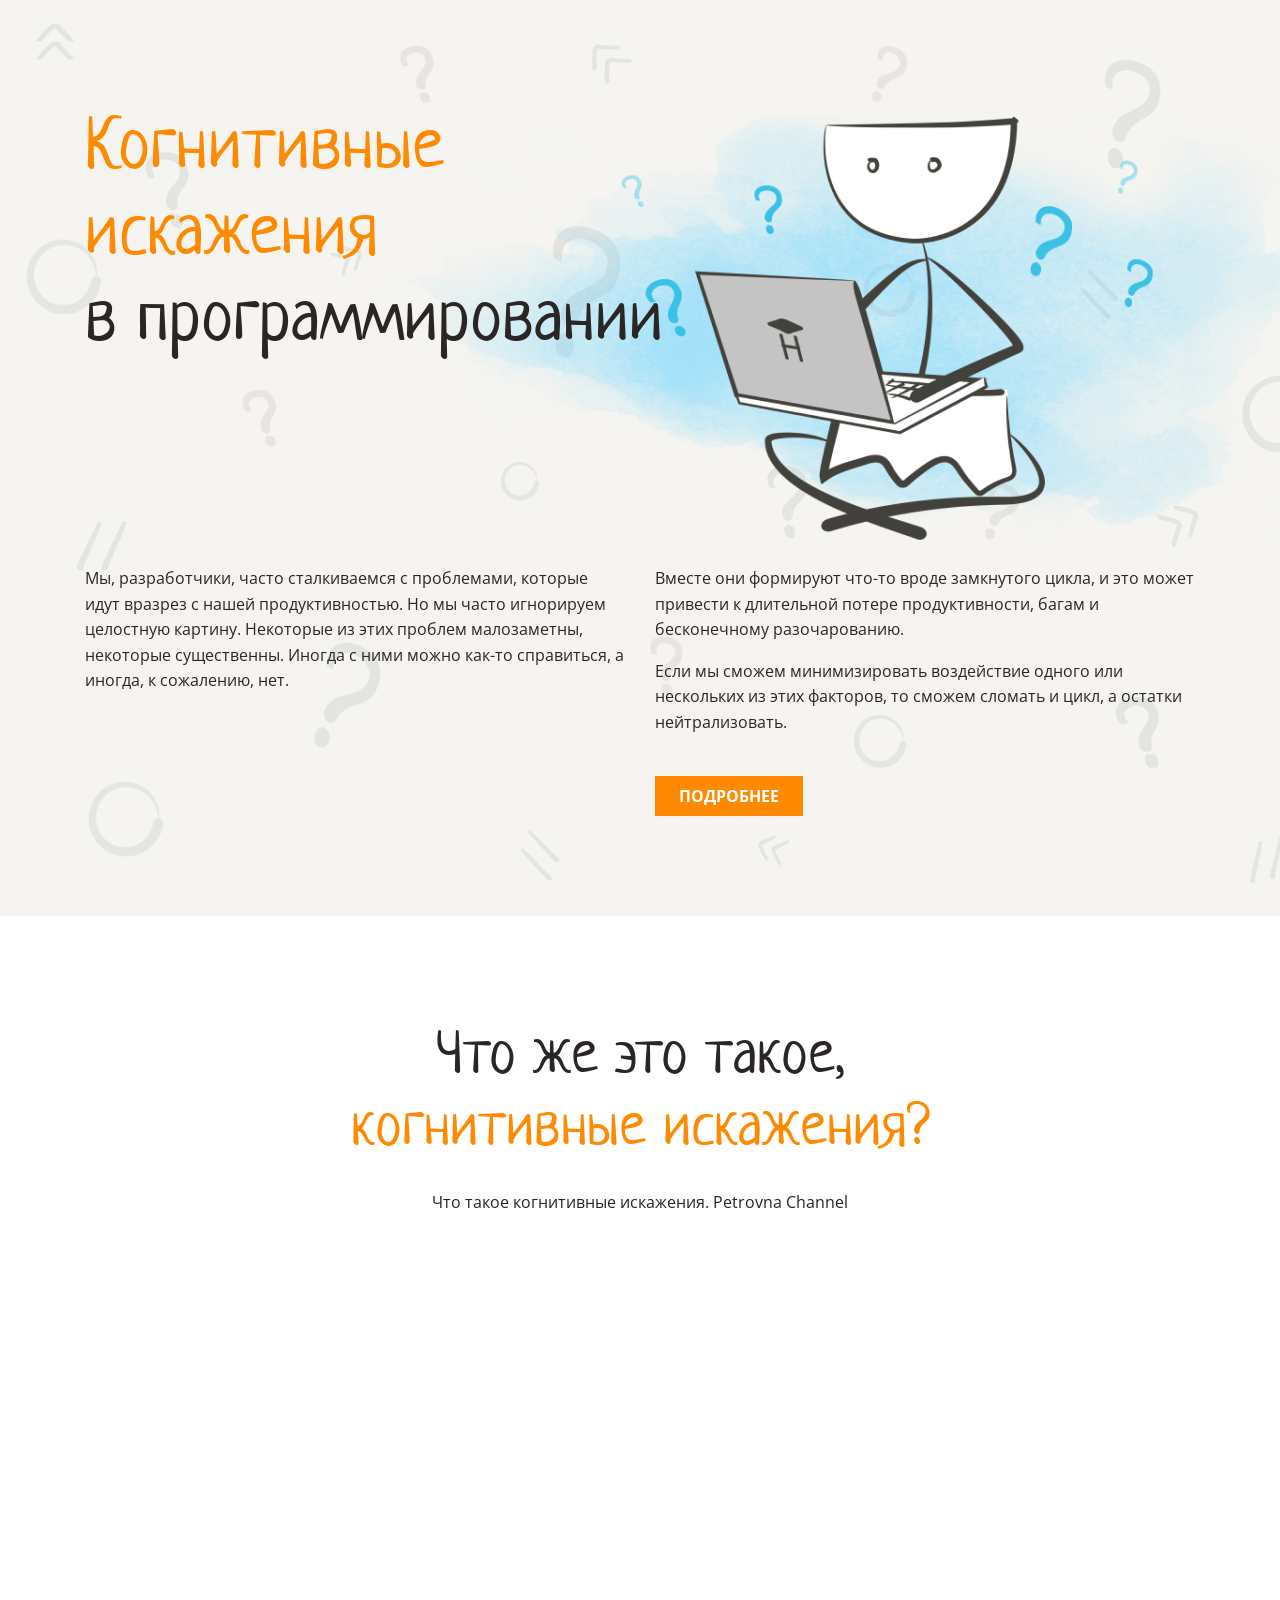
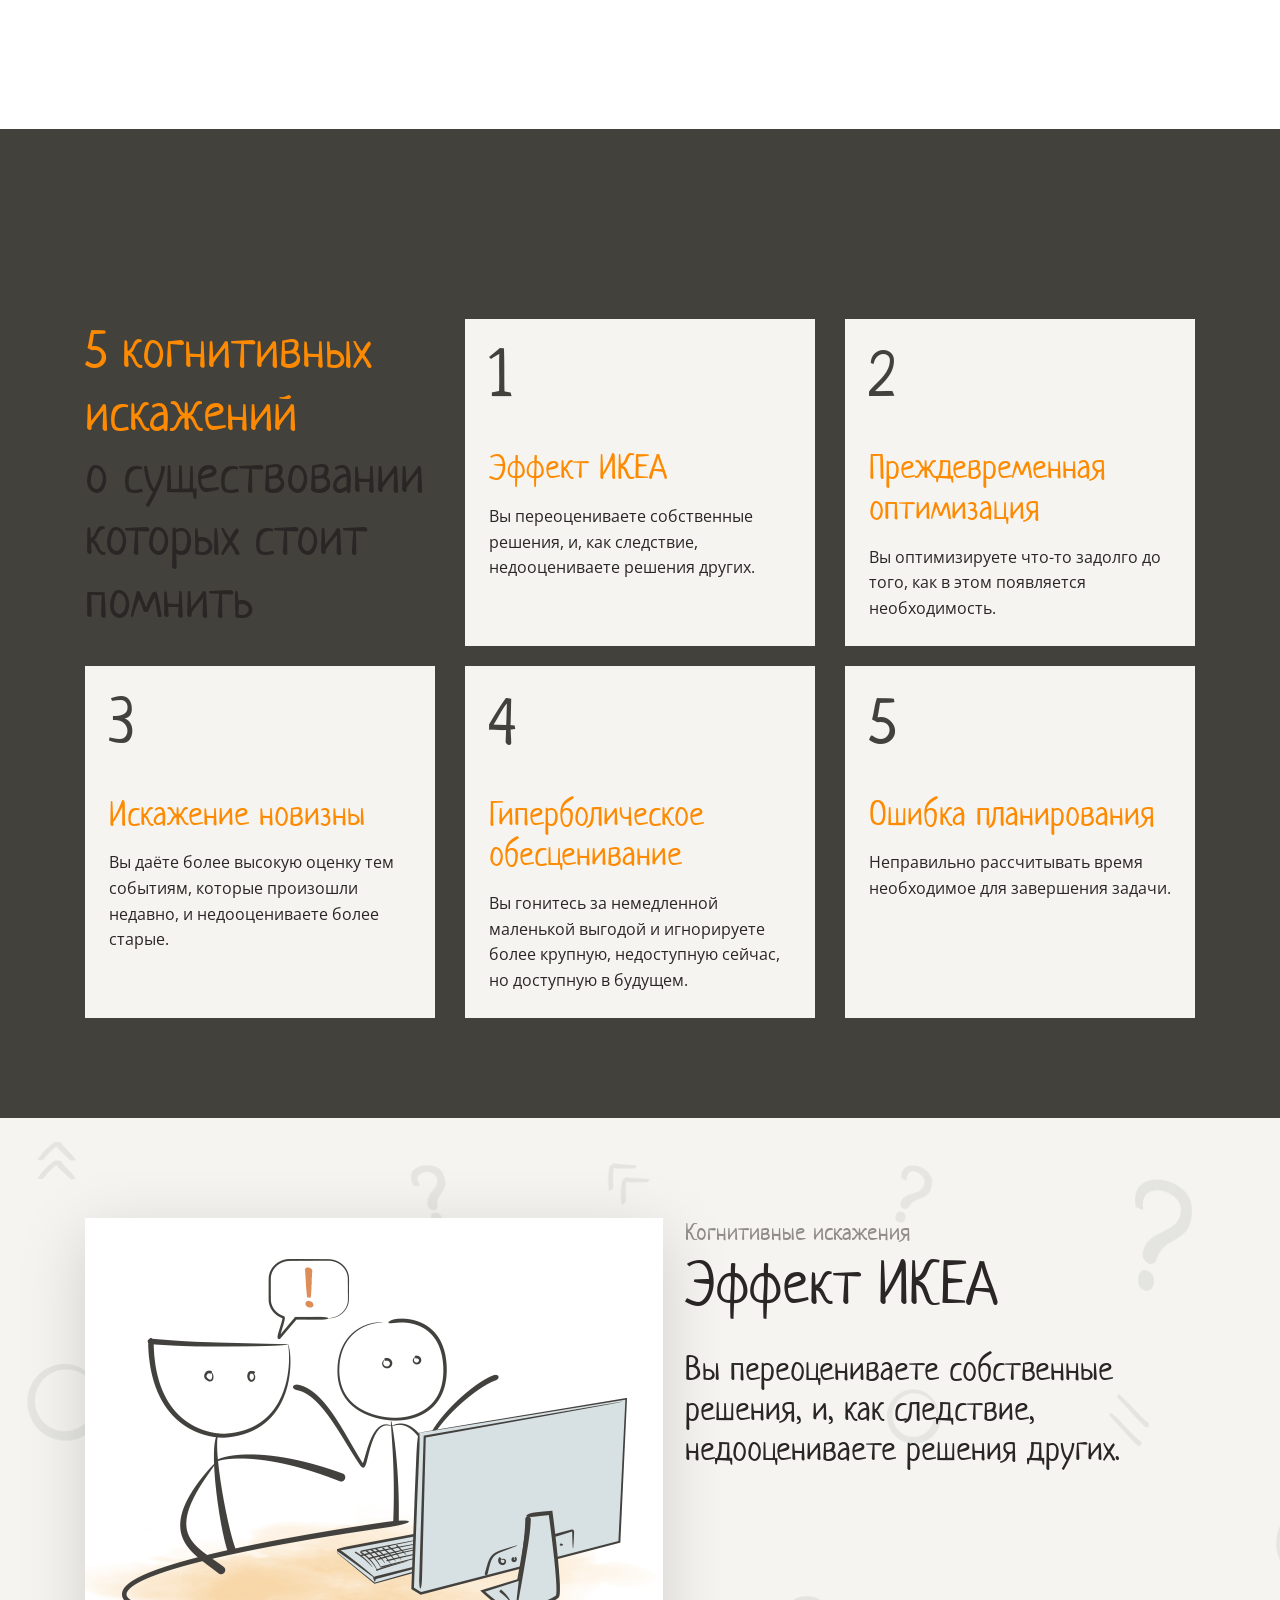
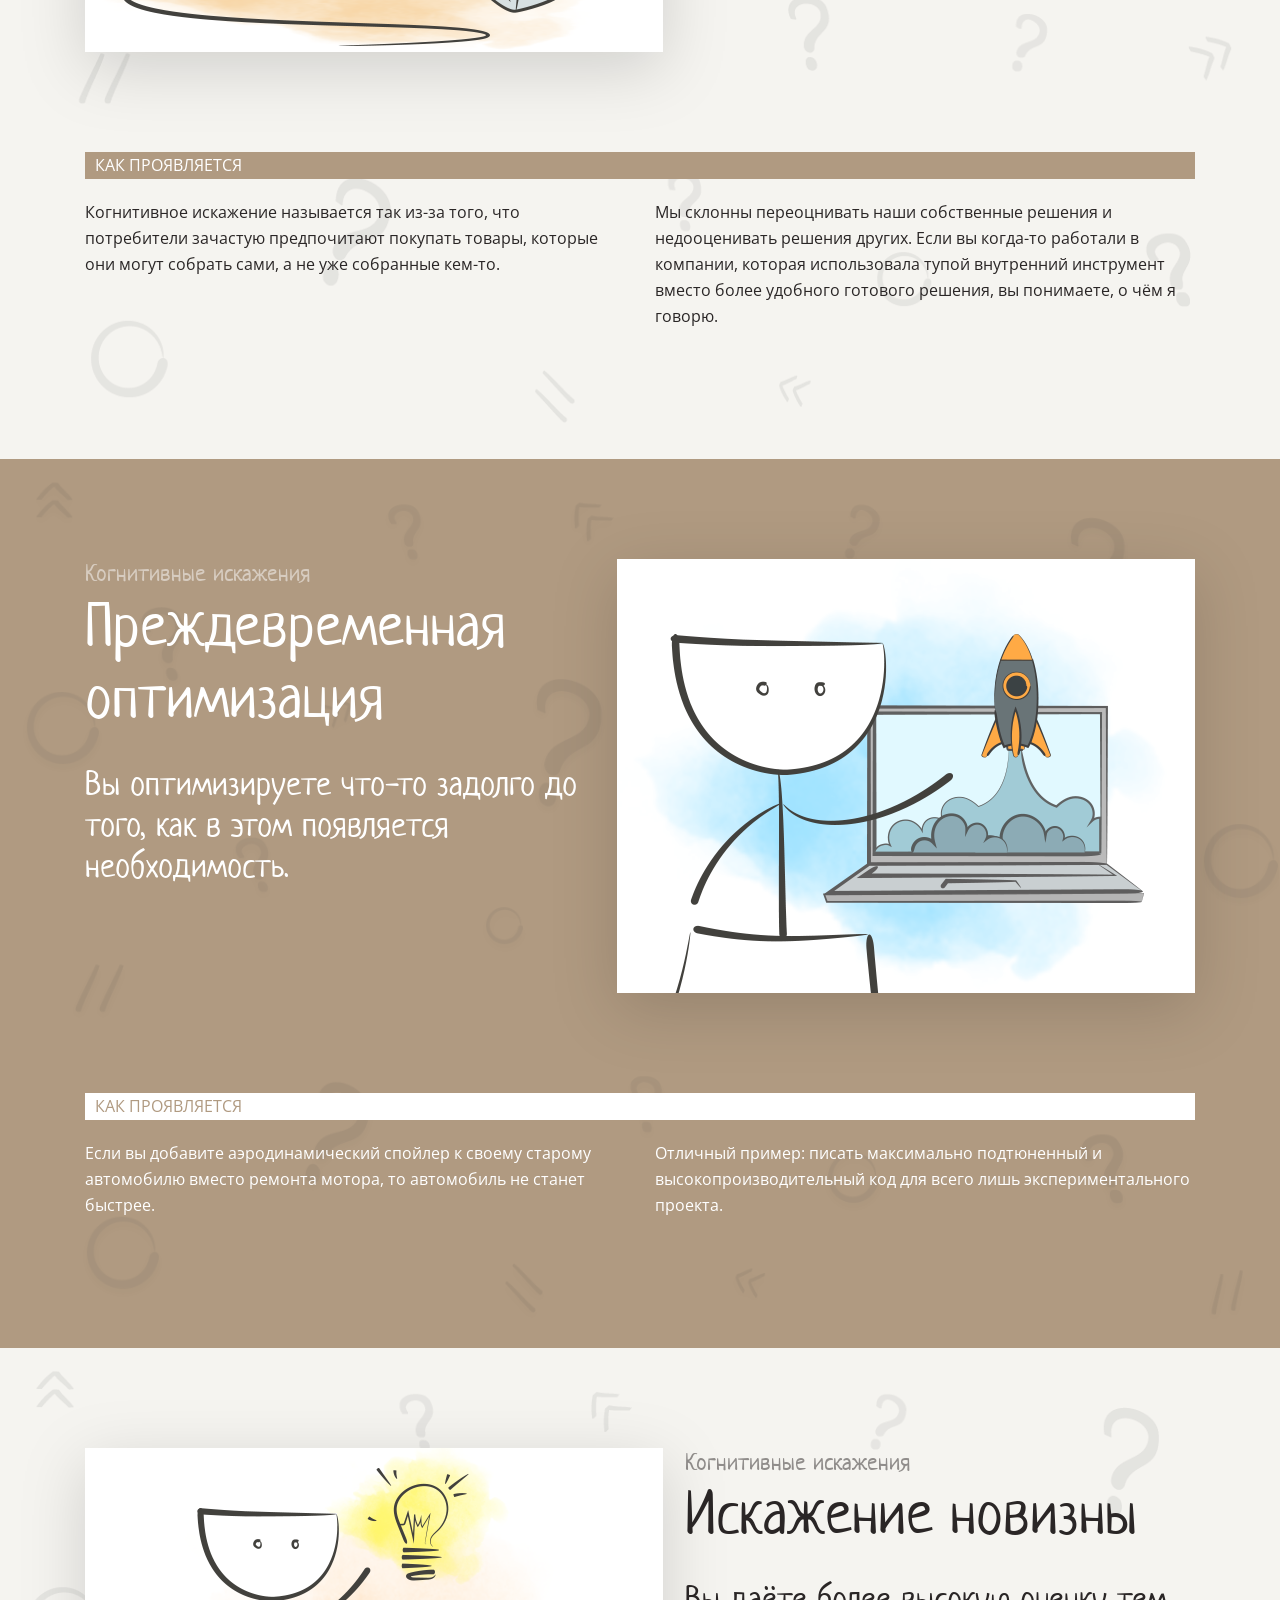
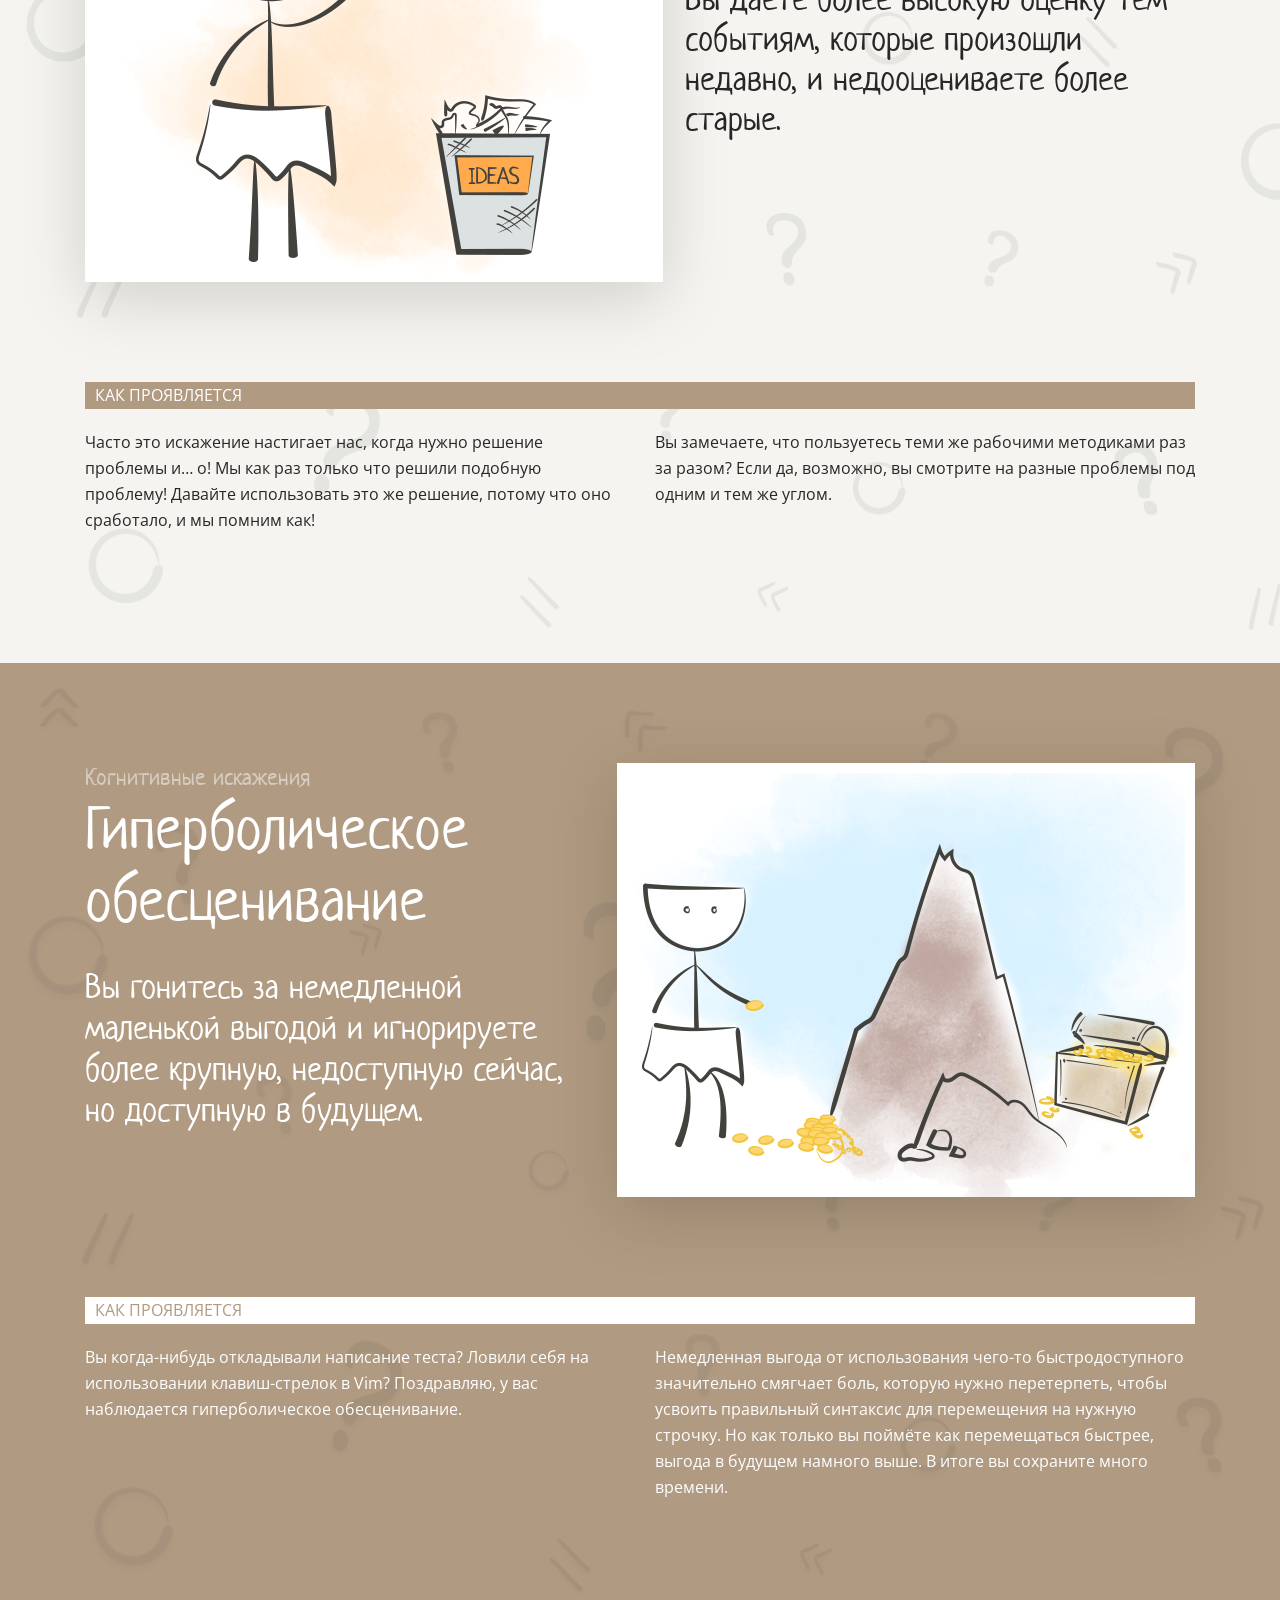
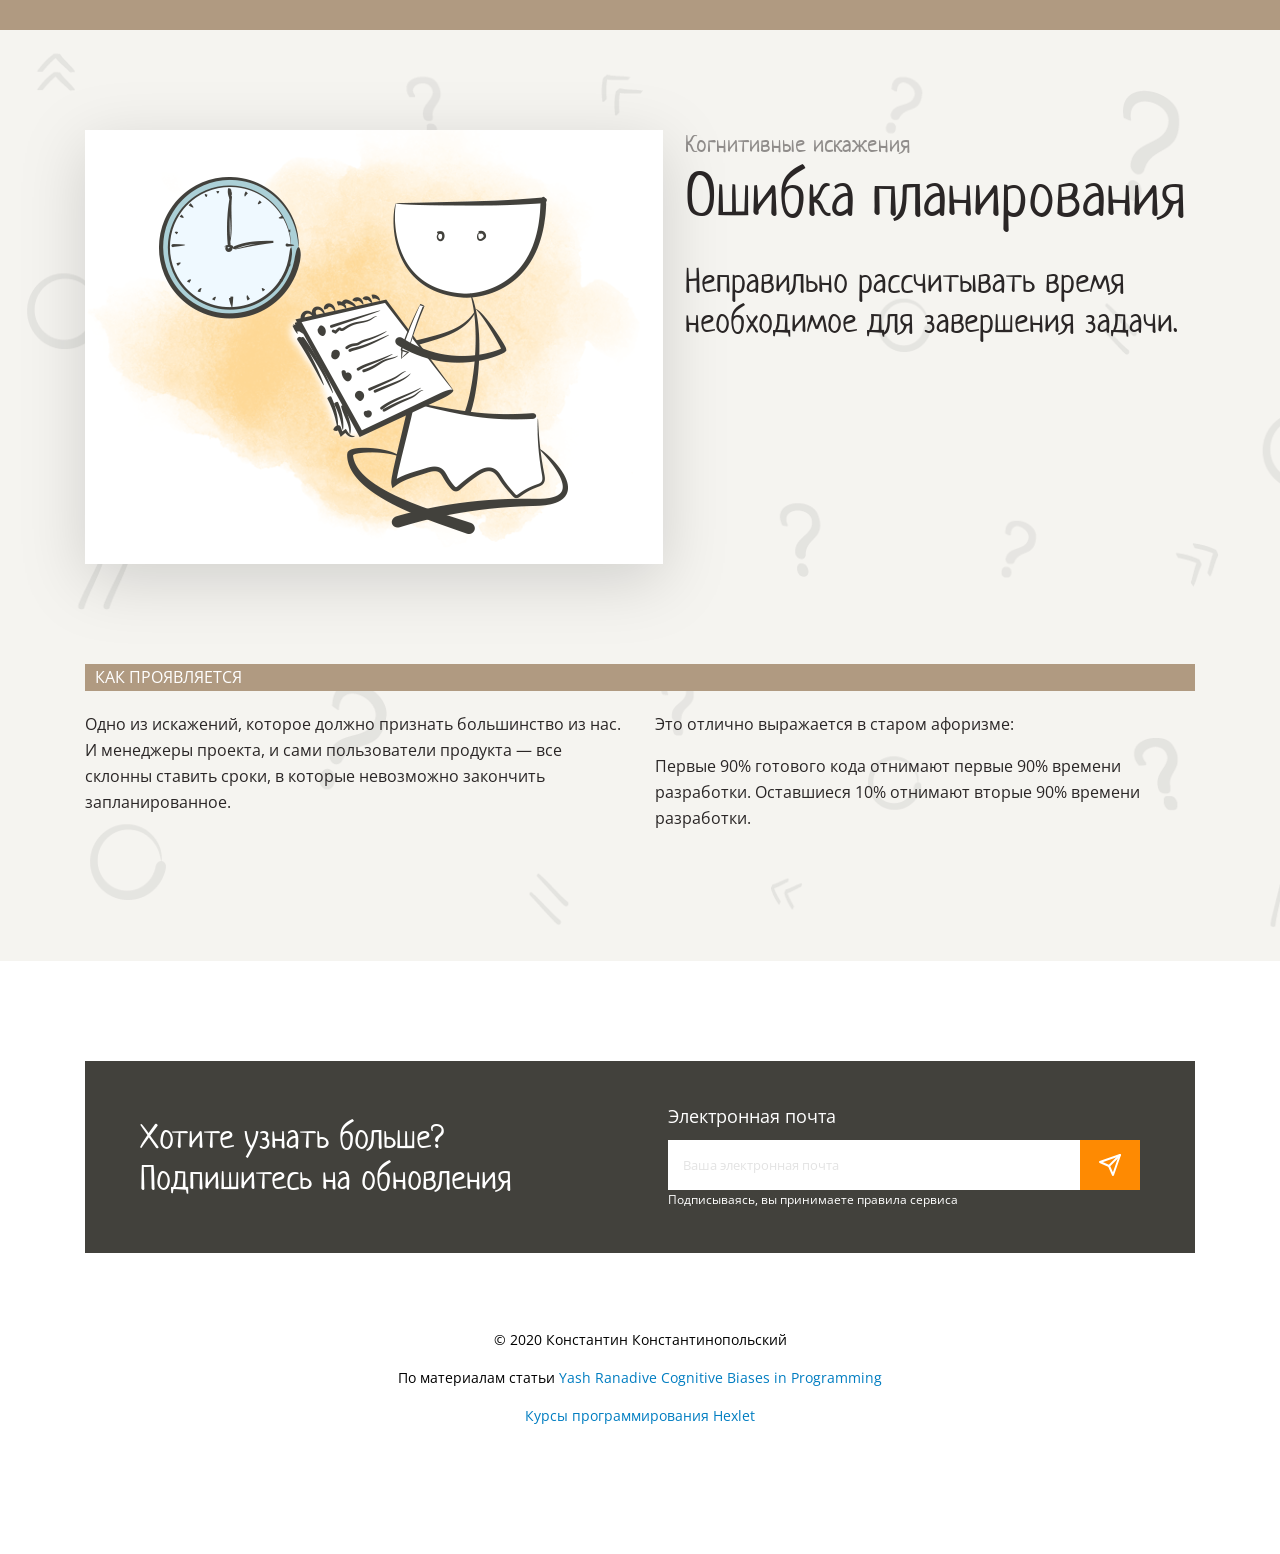
==== src/index.html @ e9e6fef4 "fix" ====
<!DOCTYPE html>
<html lang="ru">
<head>
    <meta charset="UTF-8">
    <meta http-equiv="X-UA-Compatible" content="IE=edge">
    <meta name="viewport" content="width=device-width, initial-scale=1.0">
    <link rel="stylesheet" href="styles/style.css">
    <link href="https://fonts.googleapis.com/css2?family=Open+Sans:wght@400;700&display=swap" rel="stylesheet">
    <link href="https://fonts.googleapis.com/css?family=Neucha:regular&display=swap" rel="stylesheet" />
    <title>Когнитивные искажения/prilea</title>
</head>
<body>
    
        <header class="header bg-image">
          <div class="container">

              <div class="header-inner">
                <h1 class="header-heading heading"><span class="heading-orange">Когнитивные <br>искажения</span><br>в программировании</h1>
            <div class="header-image" >
                <img class="header-img" src="img/main 1.png" alt="Когнитивные искажения в программировании">  
            </div>    
              </div>

            <div class="header-about about">
                <div class="about-text-inner">
                    <p class="text-inner">Мы, разработчики, часто сталкиваемся с проблемами, которые идут вразрез с нашей продуктивностью. Но мы часто игнорируем целостную картину. Некоторые из этих проблем малозаметны, некоторые существенны. Иногда с ними можно как-то справиться, а иногда, к сожалению, нет.</p>
                </div>
                <div class="about-text-inner">
                    <p class="text-inner">Вместе они формируют что-то вроде замкнутого цикла, и это может привести к длительной потере продуктивности, багам и бесконечному разочарованию.</p><br>
                    <p class="text-inner">Если мы сможем минимизировать воздействие одного или нескольких из этих факторов, то сможем сломать и цикл, а остатки нейтрализовать.</p>
                  <a href="#navigation" class="text-inner-link">Подробнее</a>   
                </div>
           </div>

           </div> <!--container-->
        </header><!--header-->
       
        <main class="main">
          
            <section class="videoblock">
              <div class="container">
              <div class="videoblock-heading">
                  <h2 class="heading-videoblock heading">Что же это такое,<br><span class="heading-orange">когнитивные искажения?</span></h2>
                  <p class="videoblock-text">Что такое когнитивные искажения. Petrovna Channel</p>  
              </div>
              <iframe class="video" width="919" height="569" src="https://www.youtube.com/embed/jie9AizBqss" frameborder="0" allowfullscreen></iframe>
            </div>
            </section> <!--videoblock-->
     
            <section id="navigation" class="navblock">
              <div class="container">
                <nav  class="nav">
                  <div class="nav-firstbox">
                      <div class="nav-navinner first-item">
                    <h2 class="heading-nav heading"><span class="heading-orange">5 когнитивных искажений</span> <br>о существовании которых стоит помнить</h2>
                  </div>
                  <a href="#ikea-effect" class="nav-navinner navlink">
                    <h3 class="navlink-number">1</h3>
                    <h4 class="navlink-heading">Эффект ИКЕА</h4>
                    <p class="navlink-text">Вы переоцениваете собственные решения, и, как следствие, недооцениваете решения других.</p>
                  </a>
                  <a href="#premature-optimization" class="nav-navinner navlink">
                    <h3 class="navlink-number">2</h3>
                    <h4 class="navlink-heading">Преждевременная оптимизация</h4>
                    <p class="navlink-text">Вы оптимизируете что-то задолго до того, как в этом появляется необходимость.</p>
                  </a>
                  </div>
                  <div class="nav-secondbox">
                      <a href="#distortion-of-novelty" class="nav-navinner navlink">
                    <h3 class="navlink-number">3</h3>
                    <h4 class="navlink-heading">Искажение новизны</h4>
                    <p class="navlink-text">Вы даёте более высокую оценку тем событиям, которые произошли недавно, и недооцениваете более старые.</p>
                  </a>
                  <a href="#hyperbolic-depreciation" class="nav-navinner navlink">
                    <h3 class="navlink-number">4</h3>
                    <h4 class="navlink-heading">Гиперболическое обесценивание</h4>
                    <p class="navlink-text">Вы гонитесь за немедленной маленькой выгодой и игнорируете более крупную, недоступную сейчас, но доступную в будущем.</p>
                  </a>
                  <a href="#errors-in-planning" class="nav-navinner navlink">
                    <h3 class="navlink-number">5</h3>
                    <h4 class="navlink-heading">Ошибка планирования</h4>
                    <p class="navlink-text">Неправильно рассчитывать время необходимое для завершения задачи.</p>
                  </a>
                  </div>

                </nav>
              </div>
            </section> <!--navblock-->

            <section id="ikea-effect" class="ikea-section bg-image">
              <div class="container">
                <div class="column">
                  <img class="ikea-section-img img-section img-section-lightbg" src="img/1.png" alt="">
                  <div class="ikea-effect-information information-box-white">
                    <span class="information-name-white">Когнитивные искажения</span>
                    <h2 class="information-heading-white">Эффект ИКЕА</h2>
                    <p class="information-text-white">Вы переоцениваете собственные решения, и, как следствие, недооцениваете решения других.</p>
                  </div>
                  <h3 class="ikea-effect-howappear howappear">Как проявляется</h3>
                  <p class="ikea-effect-text-white">Когнитивное искажение называется так из-за того, что потребители зачастую предпочитают покупать товары, которые они могут собрать сами, а не уже собранные кем-то.</p>
                  <p class="ikea-effect-text-white">Мы склонны переоцнивать наши собственные решения и недооценивать решения других. Если вы когда-то работали в компании, которая использовала тупой внутренний инструмент вместо более удобного готового решения, вы понимаете, о чём я говорю.</p>
                </div>

              </div>
            </section> <!--ikea-section-->

            <section id="premature-optimization" class="bg-image-brown" >
              <div class="container">
                <div class="column">          
                  <div class="optimization-information information-box-brown">
                    <span class="information-name-brown">Когнитивные искажения</span>
                    <h2 class="information-heading-brown">Преждевременная оптимизация</h2>
                    <p class="information-text-brown">Вы оптимизируете что-то задолго до того, как в этом появляется необходимость.</p>
                  </div>
                  <img class="optimization-img img-section img-section-darkbg" src="img/2.png" alt="">
                  <h3 class="optimization-howappear howappear">Как проявляется</h3>
                  <p class="optimization-text-brown">Если вы добавите аэродинамический спойлер к своему старому автомобилю вместо ремонта мотора, то автомобиль не станет быстрее.</p>
                  <p class="optimization-text-brown">Отличный пример: писать максимально подтюненный и высокопроизводительный код для всего лишь экспериментального проекта.</p>
                </div>

              </div>
            </section> <!--premature-optimization-->

            <section id="distortion-of-novelty" class="bg-image">
              <div class="container">
                <div class="column">
                  <img class="novelty-img img-section img-section-lightbg" src="img/3.png" alt="">
                  <div class="novelty-information information-box-white">
                    <span class="information-name-white">Когнитивные искажения</span>
                    <h2 class="information-heading-white">Искажение новизны</h2>
                    <p class="information-text-white">Вы даёте более высокую оценку тем событиям, которые произошли недавно, и недооцениваете более старые.</p>
                  </div>
                  <h3 class="novelty-howappear howappear">Как проявляется</h3>
                  <p class="novelty-text-white">Часто это искажение настигает нас, когда нужно решение проблемы и… о! Мы как раз только что решили подобную проблему! Давайте использовать это же решение, потому что оно сработало, и мы помним как!</p>
                  <p class="novelty-text-white">Вы замечаете, что пользуетесь теми же рабочими методиками раз за разом? Если да, возможно, вы смотрите на разные проблемы под одним и тем же углом.</p>
                </div>

              </div>
            </section> <!--distortion-of-novelty-->

            <section id="hyperbolic-depreciation" class="hyperbolic-depreciation bg-image-brown" >
              <div class="container">
                <div class="column">
                  <div class="hyperbolic-depreciation-information information-box-brown">
                    <span class="information-name-brown">Когнитивные искажения</span>
                    <h2 class="information-heading-brown">Гиперболическое обесценивание</h2>
                    <p class="information-text-brown">Вы гонитесь за немедленной маленькой выгодой и игнорируете более крупную, недоступную сейчас, но доступную в будущем.</p>
                  </div>
                  <img class="hyperbolic-depreciation-img img-section img-section-darkbg" src="img/4.png" alt="">
                  <h3 class="hyperbolic-depreciation-howappear howappear">Как проявляется</h3>
                  <p class="hyperbolic-depreciation-text-brown">Вы когда-нибудь откладывали написание теста? Ловили себя на использовании клавиш-стрелок в Vim? Поздравляю, у вас наблюдается гиперболическое обесценивание.</p>
                  <p class="hyperbolic-depreciation-text-brown">Немедленная выгода от использования чего-то быстродоступного значительно смягчает боль, которую нужно перетерпеть, чтобы усвоить правильный синтаксис для перемещения на нужную строчку. Но как только вы поймёте как перемещаться быстрее, выгода в будущем намного выше. В итоге вы сохраните много времени.</p>
                </div>
              </div>
            </section> <!--hyperbolic-depreciation-->

            <section id="errors-in-planning" class="bg-image">
              <div class="container">
                <div class="column">
                  <img class="errors-img img-section img-section-lightbg" src="img/5.png" alt="hyperbolic depreciation">
                  <div class="errors-information information-box-white">
                    <span class="information-name-white">Когнитивные искажения</span>
                    <h2 class="information-heading-white">Ошибка планирования</h2>
                    <p class="information-text-white">Неправильно рассчитывать время необходимое для завершения задачи.</p>
                  </div>
                  <h3 class="errors-howappear howappear">Как проявляется</h3>
                  <p class="errors-text-white">Одно из искажений, которое должно признать большинство из нас. И менеджеры проекта, и сами пользователи продукта — все склонны ставить сроки, в которые невозможно закончить запланированное.</p>
                  <p class="errors-text-white">Это отлично выражается в старом афоризме:</p> <br>
                  <p class="errors-text-white">Первые 90% готового кода отнимают первые 90% времени разработки. Оставшиеся 10% отнимают вторые 90% времени разработки.</p>
                </div>

              </div>
            </section> <!--errors-in-planning-->
        </main><!--main-->
        <footer id="footer">
          <div class="container">
            <div class="footer">
              <div class="footer-subscription subscription">
                <div class="subscription-heading">
                  <h3>Хотите узнать больше? <br>Подпишитесь на обновления</h3>
                </div>
                <div class="subscription-form">
                  <form action="#" class="form">
                    <div class="form-name">Электронная почта</div>
                    <div class="form-email">
                    <input placeholder="Ваша электронная почта" class="email-enter" type="email" name="email">
                    <button class="send-btn"></button>                      
                    </div>
                    <div class="form-text">Подписываясь, вы принимаете правила сервиса</div>
                  </form>
                </div>
              </div>

              <div class="contacts">
                    <div class="copyright">© 2020 Константин Константинопольский</div>
                    <p>По материалам статьи <a class="contacts-links" href="https://medium.com/hackernoon/cognitive-biases-in-programming-5e937707c27b"> Yash Ranadive Cognitive Biases in Programming</a></p>
                    <p><a class="contacts-links" href="https://ru.hexlet.io/my">Курсы программирования Hexlet</a></p>
              </div>
            </div>
          </div>
        </footer><!--footer-->
    

</body>
</html>
---- src/styles/style.css ----
:root {
  --main-bg-color: #f5f4f0;
  --heading-color: #2a2626;
  --heading-color-orange: #fe8a02;
}

* {
  margin: 0;
  padding: 0;

  border: 0;
}

*,
*::before,
*::after {
  box-sizing: border-box;
}

a,
a:visited {
  text-decoration: none;
}

a:hover {
  text-decoration: none;
}

:focus,
:active {
  outline: none;
}

a:focus,
a:active {
  outline: none;
}

nav,
footer,
header,
aside {
  display: block;
}

img {
  width: 100%;
  vertical-align: top;
}

html,
body {
  width: 100%;
  height: 100%;

  font-size: 100%;
  line-height: 1;
  text-size-adjust: 100%;
}

input,
button,
textarea {
  font-family: inherit;
}

button {
  cursor: pointer;
}

button::-moz-focus-inner {
  padding: 0;

  border: 0;
}

h1,
h2,
h3,
h4,
h5,
h6 {
  font-weight: 400;
  font-size: inherit;
}

ul {
  margin-bottom: 25px;
  padding-left: 40px;
}

body {
  overflow-x: hidden;

  color: #2a2626;
  font-size: 16px;
  font-family: "Open Sans", sans-serif;

  background-color: var(--main-bg-color);
}

.container {
  position: relative;
  z-index: 5;

  max-width: 1110px;
  margin: 0 auto;
}

.header {
  position: relative;

  padding: 100px 0;

  background-color: var(--main-bg-color);
}

.bg-image::before {
  position: absolute;
  top: 0;
  right: 0;
  bottom: 0;
  left: 0;
  z-index: 1;

  display: block;
  width: 100%;
  height: 100%;

  background-image: url("../img/background.png");
  background-repeat: no-repeat;
  background-size: cover;
  opacity: 0.09;

  content: "";
}

.heading {
  position: relative;
  z-index: 5;

  color: var(--heading-color);
  font-family: Neucha, sans-serif;
}

.heading-orange {
  color: var(--heading-color-orange);
}

.header-heading {
  margin-bottom: 208px;

  font-size: 72px;
  line-height: 86px;
}

.header-inner {
  position: relative;
}

.header-image {
  position: absolute;
  top: -45px;
  right: -166px;

  width: auto;
  height: 525px;
}

.about {
  display: flex;
  justify-content: space-between;
}

.about-text-inner {
  width: 50%;
}

.about-text-inner:not(:last-child) {
  margin-right: 30px;
}

.text-inner {
  color: #2a2626;
  line-height: 25.6px;
}

.text-inner-link {
  display: block;
  width: fit-content;
  margin-top: 40px;
  padding: 12px 24px;

  color: #fff;
  font-weight: 700;
  text-transform: uppercase;

  background-color: var(--heading-color-orange);
  cursor: pointer;
}

.text-inner-link:hover {
  background-color: #ea7600;
}

.videoblock {
  padding-bottom: 484px;

  background-color: #fff;
}

.videoblock-heading {
  position: relative;

  padding-top: 100px;

  text-align: center;
}

.heading-videoblock {
  margin-bottom: 30px;

  font-size: 60px;
  line-height: 72px;
}

.videoblock-text {
  margin-bottom: 30px;

  color: #212529;
  line-height: 160%;
}

.video {
  position: absolute;
  left: 50%;

  transform: translateX(-50%);
  filter: drop-shadow(0 16px 32px rgb(0 0 0 / 15%));
}

.navblock {
  padding-bottom: 80px;

  background-color: #42413c;
}

.nav {
  display: flex;
  flex-wrap: wrap;
  align-items: center;
  justify-content: center;
  margin: 0 -60px;
  padding-top: 190px;
}

.heading-nav {
  font-size: 52px;
  line-height: 120%;
}

.nav-navinner {
  display: flex;
  flex-direction: column;
  align-items: flex-start;
  max-width: 350px;
  height: auto;
  margin: 0 15px;
  margin-bottom: 20px;
  padding: 24px;
}

.nav-firstbox {
  display: flex;
  min-height: 323px;
}

.nav-secondbox {
  display: flex;
  min-height: 348px;
}

.first-item {
  padding: 0;
}

.navlink {
  background-color: #f5f4f0;
}

.navlink-number {
  margin-bottom: 40px;

  color: #42413c;
  font-size: 64px;
  font-family: Neucha, sans-serif;
  line-height: 70px;
  line-height: 1;
}

.navlink-heading {
  margin-bottom: 16px;

  color: var(--heading-color-orange);
  font-size: 34px;
  font-family: Neucha, sans-serif;
  line-height: 120%;
}

.navlink-text {
  color: var(--heading-color);
  line-height: 160%;
}

.navlink:hover {
  background-color: var(--heading-color-orange);
}

.navlink:hover > * {
  color: #fff;
}

.ikea-section {
  position: relative;

  padding: 100px 0;
}

.column {
  padding-bottom: 30px;

  column-count: 2;
  column-gap: 30px;
}

.information-box-white {
  margin-left: 30px;

  font-family: Neucha, sans-serif;
}

.information-name-white {
  color: #908d8b;
  font-size: 24px;
  line-height: 29px;
}

.information-heading-white {
  margin-bottom: 30px;

  color: #2a2626;
  font-size: 60px;
  line-height: 72px;
}

.information-text-white {
  font-size: 34px;
  line-height: 40px;
}

.howappear {
  margin: 100px 0 20px;
  padding: 5px 0 5px 10px;

  line-height: 17px;
  text-transform: uppercase;
  column-span: all;
}

.ikea-effect-howappear {
  color: #fff;

  background-color: #b09a81;
}

.ikea-effect-text-white {
  color: #2a2626;
  font-family: "Open Sans", sans-serif;
  line-height: 26px;
  break-inside: avoid;
}

.img-section {
  width: auto;

  filter: drop-shadow(0 16px 32px rgb(0 0 0 / 15%));
}

#premature-optimization {
  position: relative;

  padding: 100px 0;

  line-height: 26px;
}

.information-heading-brown {
  margin-bottom: 30px;

  font-size: 60px;
  line-height: 72px;
}

#premature-optimization .information-heading-brown {
  margin-bottom: 30px;

  color: #fff;
}

.bg-image-brown {
  background-color: #b09a81;
}

.bg-image-brown::before {
  position: absolute;
  top: 0;
  right: 0;
  bottom: 0;
  left: 0;
  z-index: 1;

  display: block;
  box-sizing: border-box;
  width: 100%;
  height: 100%;

  background-image: url("../img/background.png");
  background-repeat: no-repeat;
  background-size: cover;
  border: 1px solid #b09a81;
  opacity: 0.09;
  filter: drop-shadow(0 4px 4px rgb(0 0 0 / 25%));

  content: "";
}

.optimization-howappear {
  color: #b09a81;

  background-color: #fff;
}

.optimization-text {
  color: #fff;
  font-family: "Open Sans", sans-serif;
  line-height: 26px;
  break-inside: avoid;
}

.information-box-brown {
  margin-right: 30px;

  color: #fff;
  font-family: Neucha, sans-serif;
}

.information-name-brown {
  color: #d7ccc0;
  font-size: 24px;
  line-height: 29px;
}

.information-text-brown {
  font-size: 34px;
  line-height: 41px;
}

.optimization-text-brown {
  color: #fff;
  line-height: 26px;
}

#premature-optimization h2 {
  margin-bottom: 0.83em;

  color: var(--heading-color-orange);
  font-size: 60px;
  font-family: Neucha, sans-serif;
}

#distortion-of-novelty {
  position: relative;

  padding: 100px 0;
}

.novelty-howappear {
  color: #fff;

  background-color: #b09a81;
}

.novelty-text-white {
  color: #2a2626;
  font-family: "Open Sans", sans-serif;
  line-height: 26px;
  break-inside: avoid;
}

#hyperbolic-depreciation {
  position: relative;

  padding: 100px 0;
}

.hyperbolic-depreciation-howappear {
  color: #b09a81;

  background-color: #fff;
}

.hyperbolic-depreciation-text-brown {
  color: #fff;
  line-height: 26px;
  page-break-inside: avoid;
}

#errors-in-planning {
  position: relative;

  padding: 100px 0;
}

.errors-howappear {
  color: #fff;

  background-color: #b09a81;
}

.errors-text-white {
  color: #2a2626;
  line-height: 26px;
}

#footer {
  padding-top: 100px;

  background-color: #fff;
}

.img-section-darkbg {
  margin-left: -38px;
}

.subscription {
  display: flex;
  align-items: center;
  justify-content: space-between;

  background-color: #42413c;
}

.subscription-heading {
  width: 50%;
  margin: 55px;

  color: #fff;
  font-size: 34px;
  font-family: Neucha, sans-serif;
  line-height: 41px;
}

.subscription-form {
  width: 50%;
  margin: 38px 55px 40px 0;
}

.form-name {
  margin-bottom: 9px;

  color: #fff;
  font-size: 18px;
  line-height: 29px;
}

.email-enter {
  width: 100%;
  height: 50px;
  padding: 15px;
}

::placeholder {
  color: #757575;
  font-size: 13px;
  font-family: "Open Sans", sans-serif;
  line-height: 21px;

  opacity: 0.2;
}

.form-email {
  display: flex;
}

.send-btn {
  position: relative;

  width: 70px;
  height: 50px;

  background-color: var(--heading-color-orange);
  background-repeat: no-repeat;
}

.send-btn:hover {
  background-color: #ea7600;
}

.send-btn::before {
  position: absolute;
  top: 50%;

  display: block;
  width: 100%;
  height: 100%;

  background-image: url("../img/send.svg");
  background-repeat: no-repeat;
  background-position: center;
  transform: translateY(-50%);

  content: "";
}

.form-text {
  color: #fff;
  font-size: 12px;
  line-height: 19px;
}

.contacts {
  padding: 76px 0 111px;

  color: #000;
  font-size: 14px;
  line-height: 22px;
  text-align: center;
}

.copyright {
  margin-bottom: 2px;
}

.contacts p {
  margin: 16px 0;
}

.contacts-links {
  color: #007dc1;
}
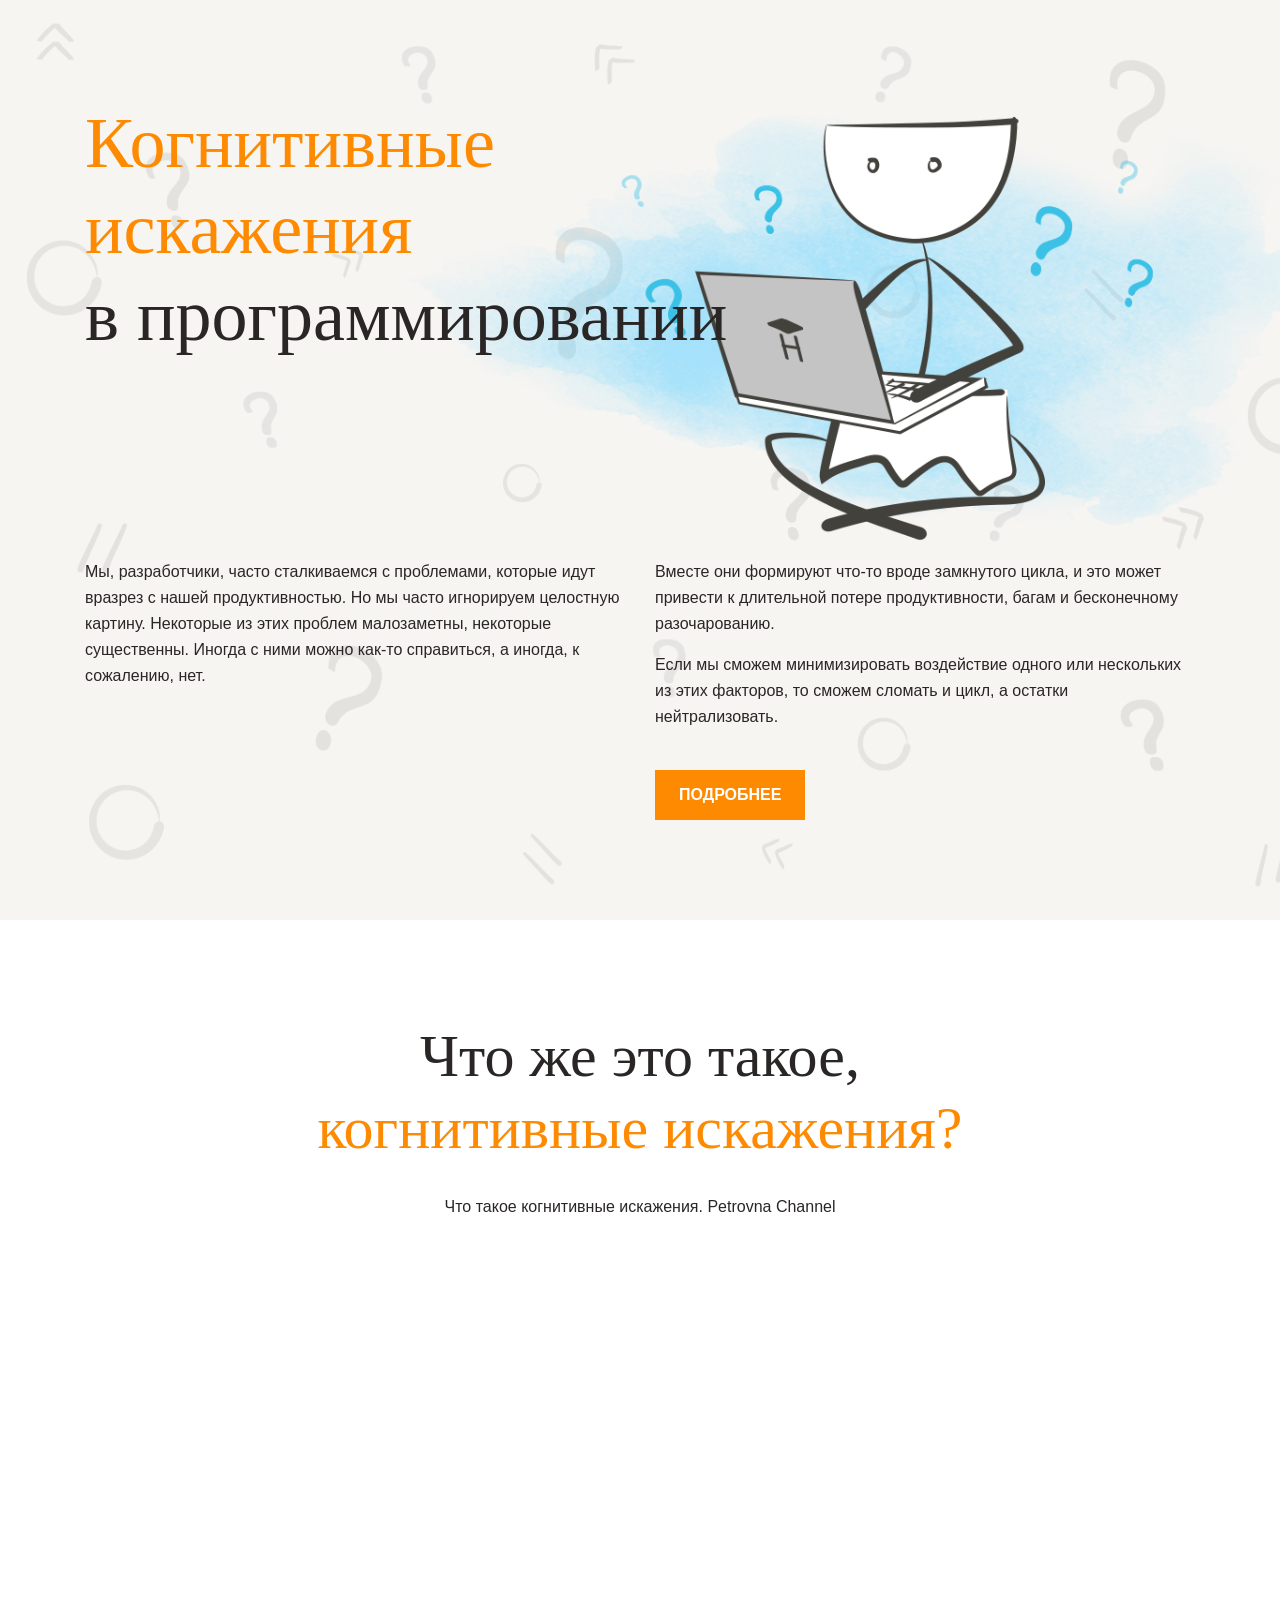
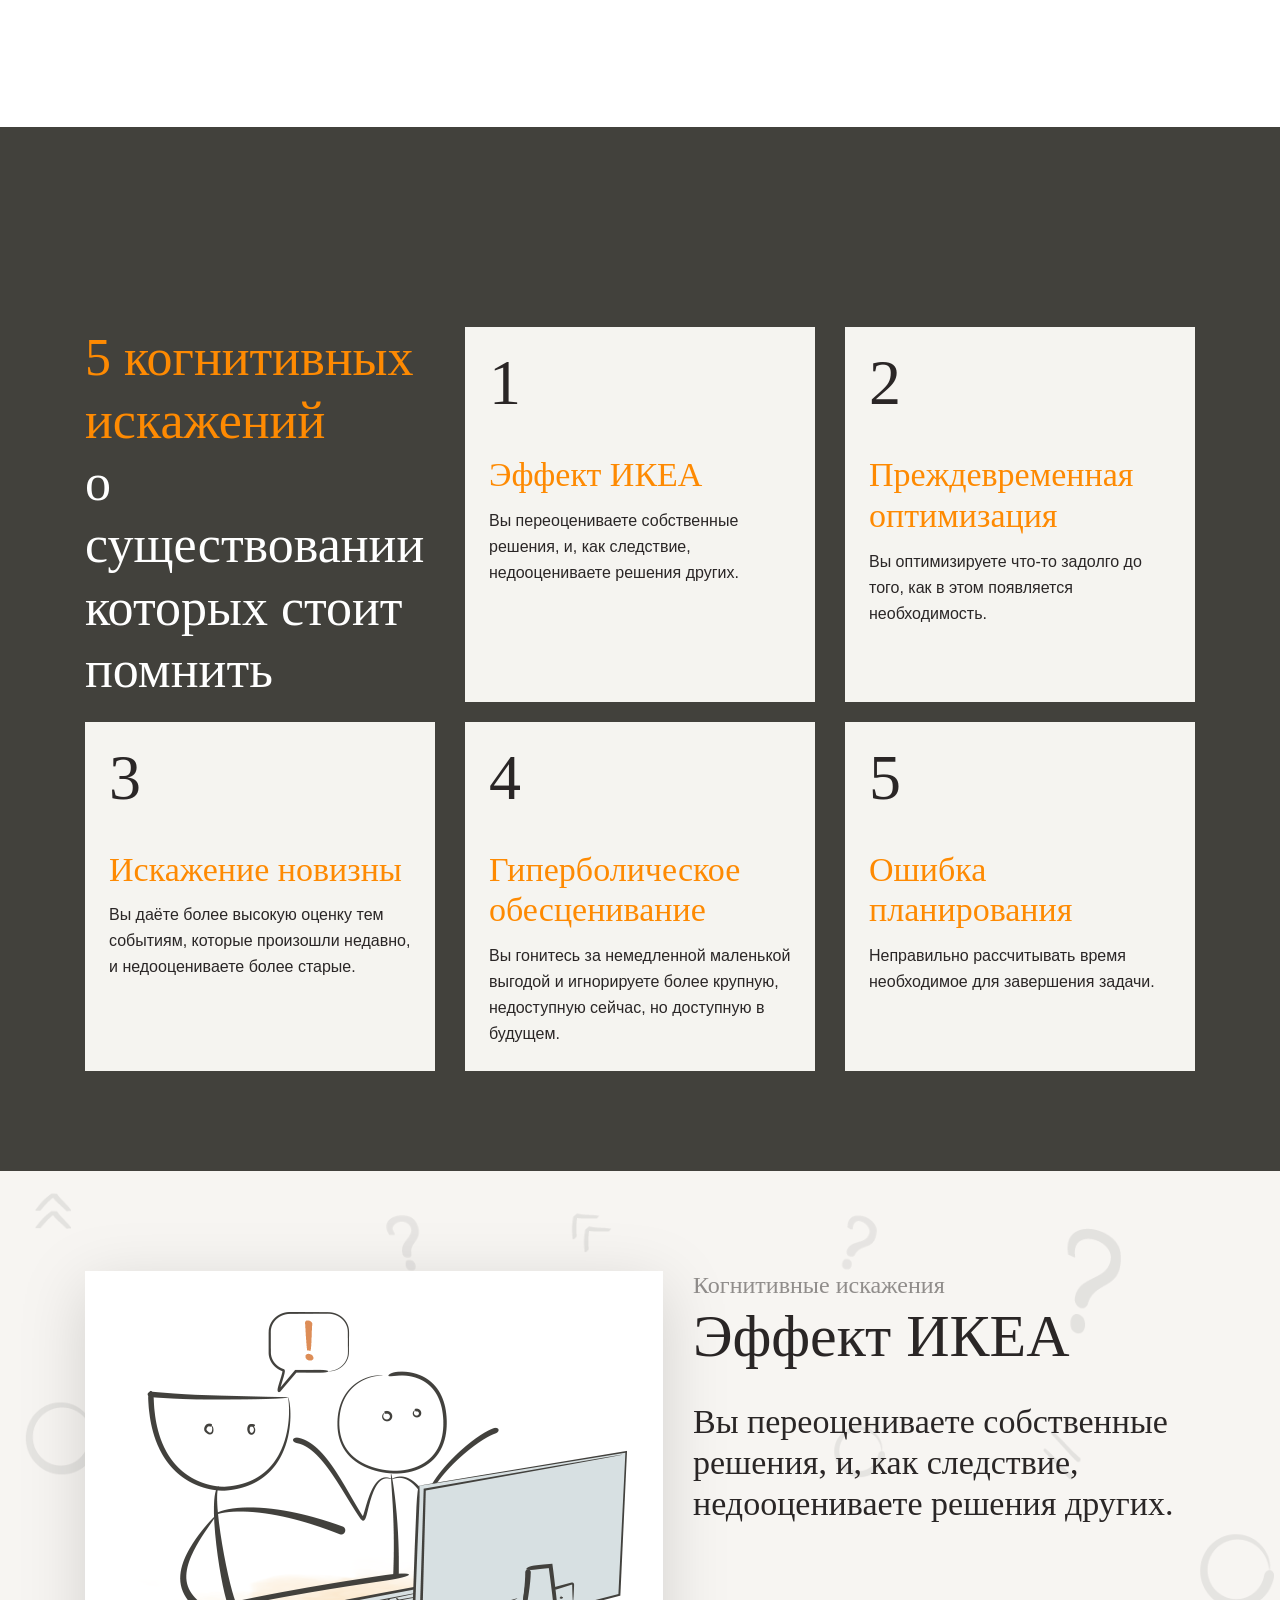
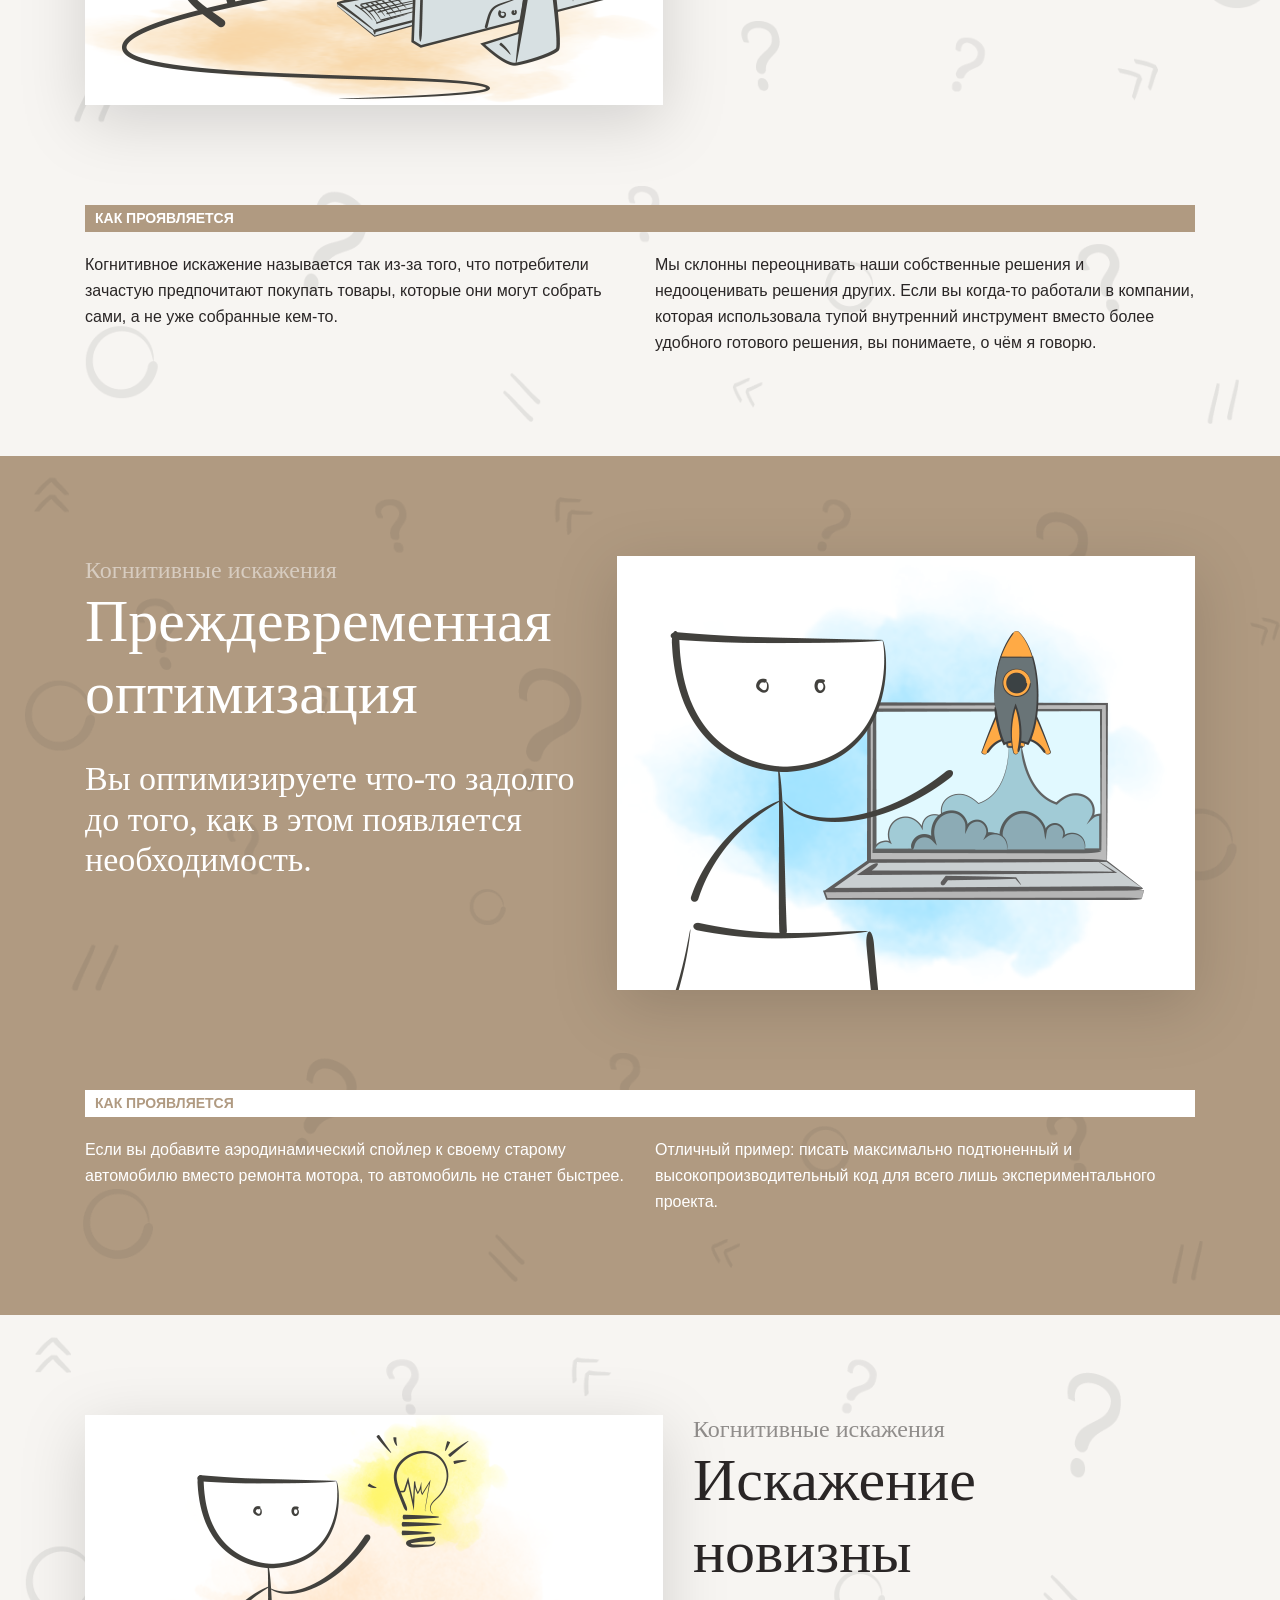
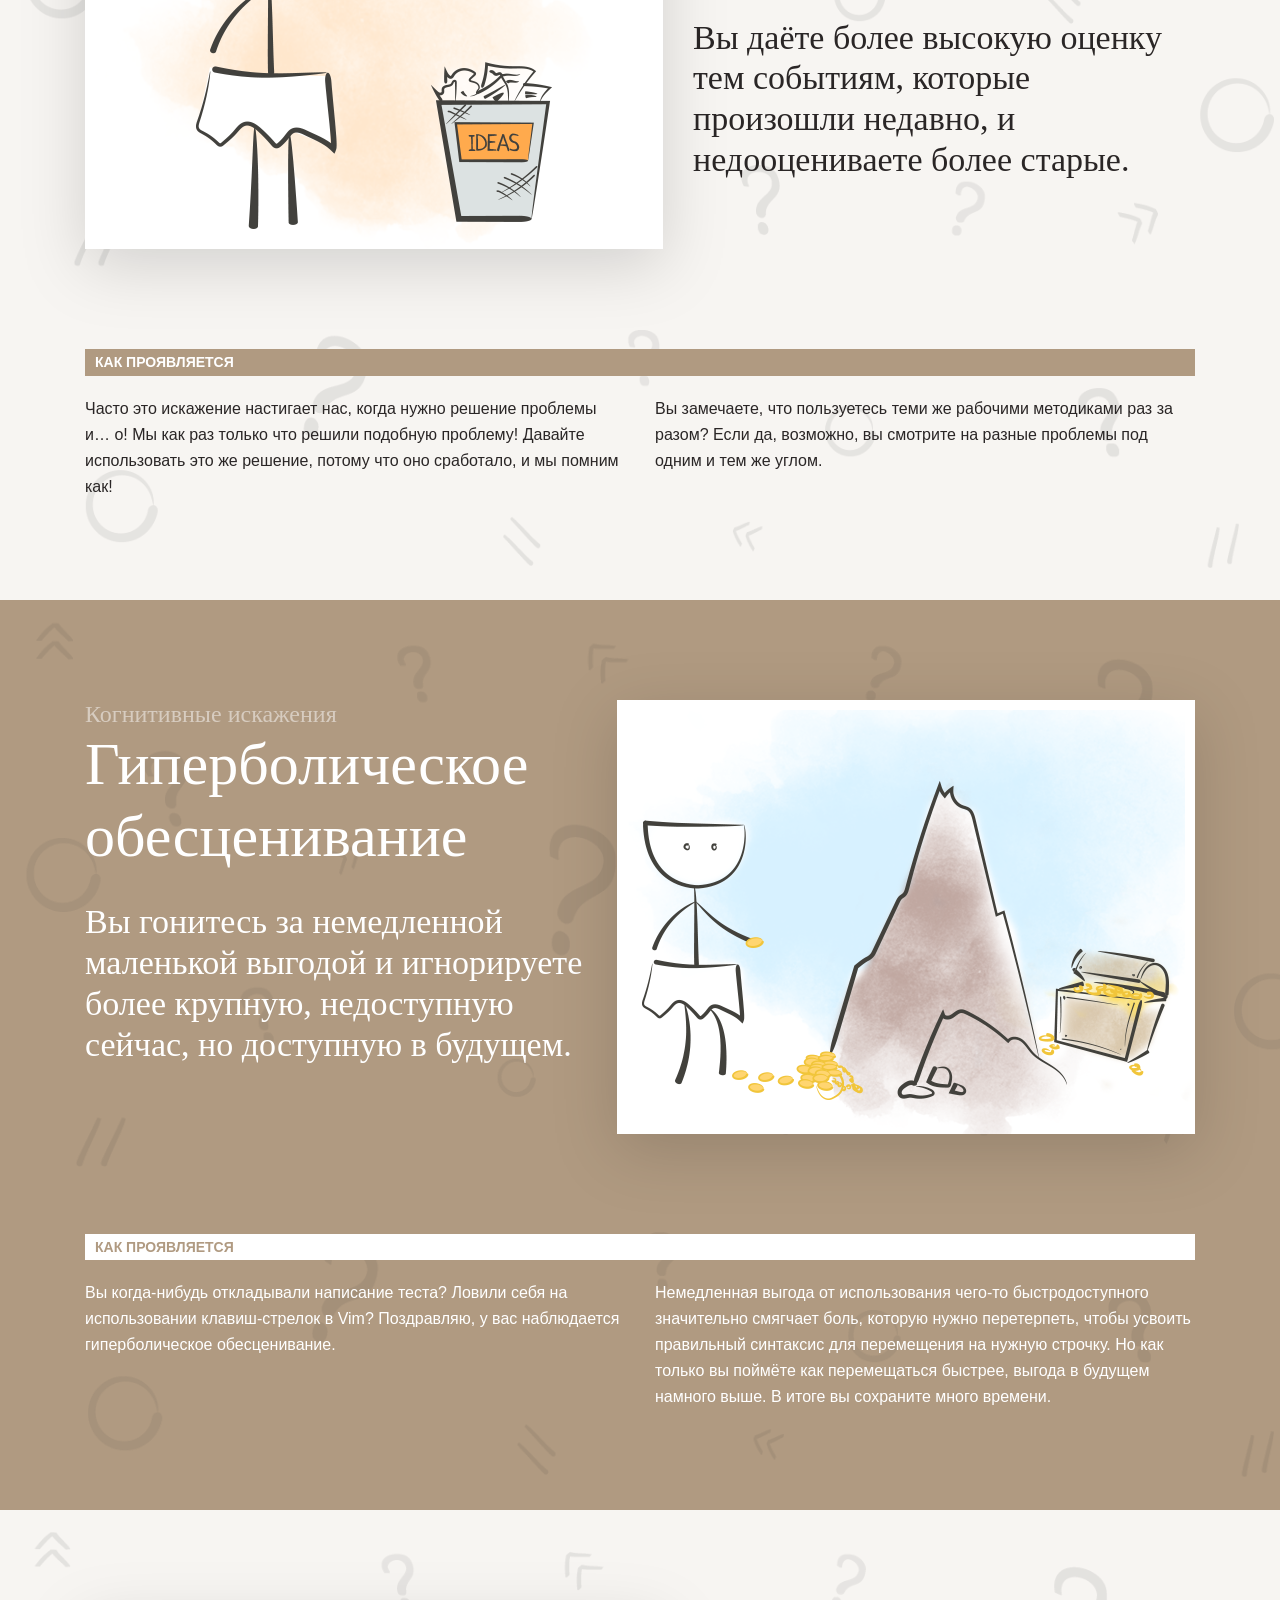
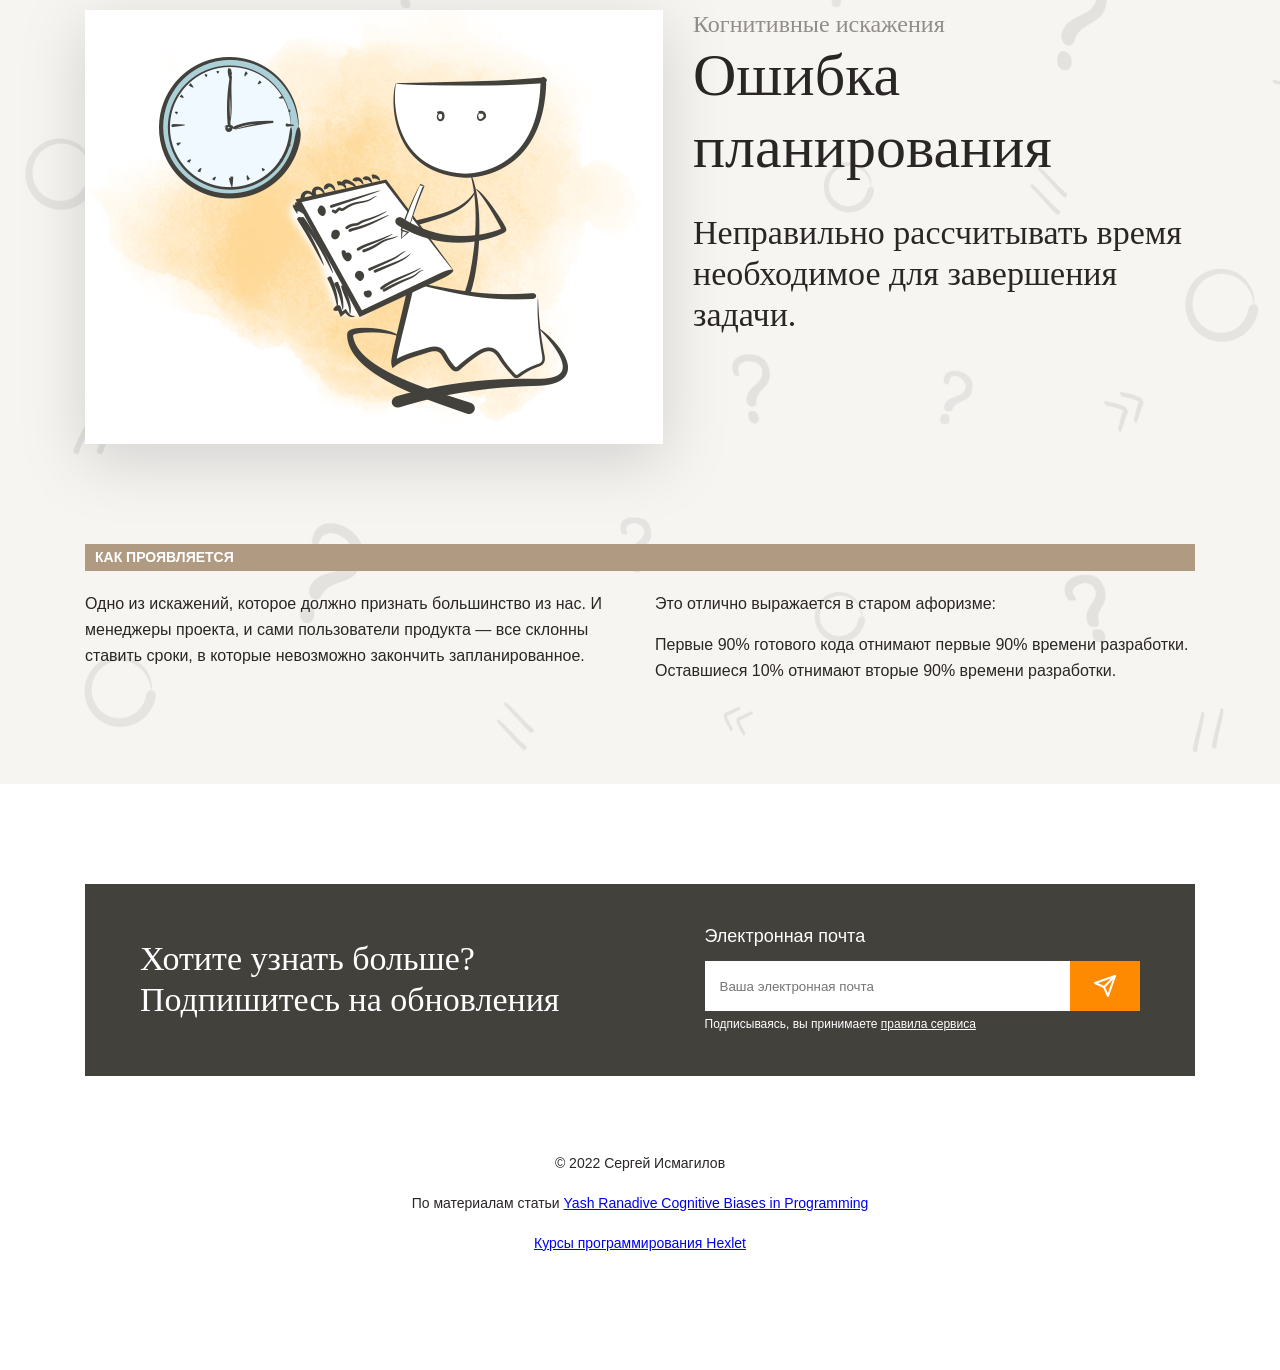
==== commit b7a3057c: "fix" ====
--- a/src/index.html
+++ b/src/index.html
@@ -2,204 +2,203 @@
 <html lang="ru">
 <head>
     <meta charset="UTF-8">
-    <meta http-equiv="X-UA-Compatible" content="IE=edge">
     <meta name="viewport" content="width=device-width, initial-scale=1.0">
+    <meta http-equiv="X-UA-Compatible" content="ie=edge">
+    <title>Проект Когнитивные искажения by sergey_ismagilov</title>
     <link rel="stylesheet" href="styles/style.css">
-    <link href="https://fonts.googleapis.com/css2?family=Open+Sans:wght@400;700&display=swap" rel="stylesheet">
-    <link href="https://fonts.googleapis.com/css?family=Neucha:regular&display=swap" rel="stylesheet" />
-    <title>Когнитивные искажения/prilea</title>
 </head>
 <body>
-    
-        <header class="header bg-image">
-          <div class="container">
-
-              <div class="header-inner">
-                <h1 class="header-heading heading"><span class="heading-orange">Когнитивные <br>искажения</span><br>в программировании</h1>
-            <div class="header-image" >
-                <img class="header-img" src="img/main 1.png" alt="Когнитивные искажения в программировании">  
-            </div>    
-              </div>
-
-            <div class="header-about about">
-                <div class="about-text-inner">
-                    <p class="text-inner">Мы, разработчики, часто сталкиваемся с проблемами, которые идут вразрез с нашей продуктивностью. Но мы часто игнорируем целостную картину. Некоторые из этих проблем малозаметны, некоторые существенны. Иногда с ними можно как-то справиться, а иногда, к сожалению, нет.</p>
-                </div>
-                <div class="about-text-inner">
-                    <p class="text-inner">Вместе они формируют что-то вроде замкнутого цикла, и это может привести к длительной потере продуктивности, багам и бесконечному разочарованию.</p><br>
-                    <p class="text-inner">Если мы сможем минимизировать воздействие одного или нескольких из этих факторов, то сможем сломать и цикл, а остатки нейтрализовать.</p>
-                  <a href="#navigation" class="text-inner-link">Подробнее</a>   
-                </div>
-           </div>
-
-           </div> <!--container-->
-        </header><!--header-->
-       
-        <main class="main">
-          
-            <section class="videoblock">
-              <div class="container">
-              <div class="videoblock-heading">
-                  <h2 class="heading-videoblock heading">Что же это такое,<br><span class="heading-orange">когнитивные искажения?</span></h2>
-                  <p class="videoblock-text">Что такое когнитивные искажения. Petrovna Channel</p>  
-              </div>
-              <iframe class="video" width="919" height="569" src="https://www.youtube.com/embed/jie9AizBqss" frameborder="0" allowfullscreen></iframe>
-            </div>
-            </section> <!--videoblock-->
-     
-            <section id="navigation" class="navblock">
-              <div class="container">
-                <nav  class="nav">
-                  <div class="nav-firstbox">
-                      <div class="nav-navinner first-item">
-                    <h2 class="heading-nav heading"><span class="heading-orange">5 когнитивных искажений</span> <br>о существовании которых стоит помнить</h2>
-                  </div>
-                  <a href="#ikea-effect" class="nav-navinner navlink">
-                    <h3 class="navlink-number">1</h3>
-                    <h4 class="navlink-heading">Эффект ИКЕА</h4>
-                    <p class="navlink-text">Вы переоцениваете собственные решения, и, как следствие, недооцениваете решения других.</p>
-                  </a>
-                  <a href="#premature-optimization" class="nav-navinner navlink">
-                    <h3 class="navlink-number">2</h3>
-                    <h4 class="navlink-heading">Преждевременная оптимизация</h4>
-                    <p class="navlink-text">Вы оптимизируете что-то задолго до того, как в этом появляется необходимость.</p>
-                  </a>
-                  </div>
-                  <div class="nav-secondbox">
-                      <a href="#distortion-of-novelty" class="nav-navinner navlink">
-                    <h3 class="navlink-number">3</h3>
-                    <h4 class="navlink-heading">Искажение новизны</h4>
-                    <p class="navlink-text">Вы даёте более высокую оценку тем событиям, которые произошли недавно, и недооцениваете более старые.</p>
-                  </a>
-                  <a href="#hyperbolic-depreciation" class="nav-navinner navlink">
-                    <h3 class="navlink-number">4</h3>
-                    <h4 class="navlink-heading">Гиперболическое обесценивание</h4>
-                    <p class="navlink-text">Вы гонитесь за немедленной маленькой выгодой и игнорируете более крупную, недоступную сейчас, но доступную в будущем.</p>
-                  </a>
-                  <a href="#errors-in-planning" class="nav-navinner navlink">
-                    <h3 class="navlink-number">5</h3>
-                    <h4 class="navlink-heading">Ошибка планирования</h4>
-                    <p class="navlink-text">Неправильно рассчитывать время необходимое для завершения задачи.</p>
-                  </a>
-                  </div>
-
-                </nav>
-              </div>
-            </section> <!--navblock-->
-
-            <section id="ikea-effect" class="ikea-section bg-image">
-              <div class="container">
-                <div class="column">
-                  <img class="ikea-section-img img-section img-section-lightbg" src="img/1.png" alt="">
-                  <div class="ikea-effect-information information-box-white">
-                    <span class="information-name-white">Когнитивные искажения</span>
-                    <h2 class="information-heading-white">Эффект ИКЕА</h2>
-                    <p class="information-text-white">Вы переоцениваете собственные решения, и, как следствие, недооцениваете решения других.</p>
-                  </div>
-                  <h3 class="ikea-effect-howappear howappear">Как проявляется</h3>
-                  <p class="ikea-effect-text-white">Когнитивное искажение называется так из-за того, что потребители зачастую предпочитают покупать товары, которые они могут собрать сами, а не уже собранные кем-то.</p>
-                  <p class="ikea-effect-text-white">Мы склонны переоцнивать наши собственные решения и недооценивать решения других. Если вы когда-то работали в компании, которая использовала тупой внутренний инструмент вместо более удобного готового решения, вы понимаете, о чём я говорю.</p>
-                </div>
-
-              </div>
-            </section> <!--ikea-section-->
-
-            <section id="premature-optimization" class="bg-image-brown" >
-              <div class="container">
-                <div class="column">          
-                  <div class="optimization-information information-box-brown">
-                    <span class="information-name-brown">Когнитивные искажения</span>
-                    <h2 class="information-heading-brown">Преждевременная оптимизация</h2>
-                    <p class="information-text-brown">Вы оптимизируете что-то задолго до того, как в этом появляется необходимость.</p>
-                  </div>
-                  <img class="optimization-img img-section img-section-darkbg" src="img/2.png" alt="">
-                  <h3 class="optimization-howappear howappear">Как проявляется</h3>
-                  <p class="optimization-text-brown">Если вы добавите аэродинамический спойлер к своему старому автомобилю вместо ремонта мотора, то автомобиль не станет быстрее.</p>
-                  <p class="optimization-text-brown">Отличный пример: писать максимально подтюненный и высокопроизводительный код для всего лишь экспериментального проекта.</p>
-                </div>
-
-              </div>
-            </section> <!--premature-optimization-->
-
-            <section id="distortion-of-novelty" class="bg-image">
-              <div class="container">
-                <div class="column">
-                  <img class="novelty-img img-section img-section-lightbg" src="img/3.png" alt="">
-                  <div class="novelty-information information-box-white">
-                    <span class="information-name-white">Когнитивные искажения</span>
-                    <h2 class="information-heading-white">Искажение новизны</h2>
-                    <p class="information-text-white">Вы даёте более высокую оценку тем событиям, которые произошли недавно, и недооцениваете более старые.</p>
-                  </div>
-                  <h3 class="novelty-howappear howappear">Как проявляется</h3>
-                  <p class="novelty-text-white">Часто это искажение настигает нас, когда нужно решение проблемы и… о! Мы как раз только что решили подобную проблему! Давайте использовать это же решение, потому что оно сработало, и мы помним как!</p>
-                  <p class="novelty-text-white">Вы замечаете, что пользуетесь теми же рабочими методиками раз за разом? Если да, возможно, вы смотрите на разные проблемы под одним и тем же углом.</p>
-                </div>
-
-              </div>
-            </section> <!--distortion-of-novelty-->
-
-            <section id="hyperbolic-depreciation" class="hyperbolic-depreciation bg-image-brown" >
-              <div class="container">
-                <div class="column">
-                  <div class="hyperbolic-depreciation-information information-box-brown">
-                    <span class="information-name-brown">Когнитивные искажения</span>
-                    <h2 class="information-heading-brown">Гиперболическое обесценивание</h2>
-                    <p class="information-text-brown">Вы гонитесь за немедленной маленькой выгодой и игнорируете более крупную, недоступную сейчас, но доступную в будущем.</p>
-                  </div>
-                  <img class="hyperbolic-depreciation-img img-section img-section-darkbg" src="img/4.png" alt="">
-                  <h3 class="hyperbolic-depreciation-howappear howappear">Как проявляется</h3>
-                  <p class="hyperbolic-depreciation-text-brown">Вы когда-нибудь откладывали написание теста? Ловили себя на использовании клавиш-стрелок в Vim? Поздравляю, у вас наблюдается гиперболическое обесценивание.</p>
-                  <p class="hyperbolic-depreciation-text-brown">Немедленная выгода от использования чего-то быстродоступного значительно смягчает боль, которую нужно перетерпеть, чтобы усвоить правильный синтаксис для перемещения на нужную строчку. Но как только вы поймёте как перемещаться быстрее, выгода в будущем намного выше. В итоге вы сохраните много времени.</p>
-                </div>
-              </div>
-            </section> <!--hyperbolic-depreciation-->
-
-            <section id="errors-in-planning" class="bg-image">
-              <div class="container">
-                <div class="column">
-                  <img class="errors-img img-section img-section-lightbg" src="img/5.png" alt="hyperbolic depreciation">
-                  <div class="errors-information information-box-white">
-                    <span class="information-name-white">Когнитивные искажения</span>
-                    <h2 class="information-heading-white">Ошибка планирования</h2>
-                    <p class="information-text-white">Неправильно рассчитывать время необходимое для завершения задачи.</p>
-                  </div>
-                  <h3 class="errors-howappear howappear">Как проявляется</h3>
-                  <p class="errors-text-white">Одно из искажений, которое должно признать большинство из нас. И менеджеры проекта, и сами пользователи продукта — все склонны ставить сроки, в которые невозможно закончить запланированное.</p>
-                  <p class="errors-text-white">Это отлично выражается в старом афоризме:</p> <br>
-                  <p class="errors-text-white">Первые 90% готового кода отнимают первые 90% времени разработки. Оставшиеся 10% отнимают вторые 90% времени разработки.</p>
-                </div>
-
-              </div>
-            </section> <!--errors-in-planning-->
-        </main><!--main-->
-        <footer id="footer">
-          <div class="container">
-            <div class="footer">
-              <div class="footer-subscription subscription">
-                <div class="subscription-heading">
-                  <h3>Хотите узнать больше? <br>Подпишитесь на обновления</h3>
-                </div>
-                <div class="subscription-form">
-                  <form action="#" class="form">
-                    <div class="form-name">Электронная почта</div>
-                    <div class="form-email">
-                    <input placeholder="Ваша электронная почта" class="email-enter" type="email" name="email">
-                    <button class="send-btn"></button>                      
-                    </div>
-                    <div class="form-text">Подписываясь, вы принимаете правила сервиса</div>
-                  </form>
-                </div>
-              </div>
-
-              <div class="contacts">
-                    <div class="copyright">© 2020 Константин Константинопольский</div>
-                    <p>По материалам статьи <a class="contacts-links" href="https://medium.com/hackernoon/cognitive-biases-in-programming-5e937707c27b"> Yash Ranadive Cognitive Biases in Programming</a></p>
-                    <p><a class="contacts-links" href="https://ru.hexlet.io/my">Курсы программирования Hexlet</a></p>
-              </div>
-            </div>
-          </div>
-        </footer><!--footer-->
-    
-
+    <header class="relative bg-brown-10 before-absolute before-w-full before-h-full before-bg-url-background before-bg-no-repeat before-bg-cover before-opacity-10 before-content overflow-hidden">
+        <div class="max-w-1110 mx-auto relative py-100">
+            <img class="absolute top-55 right-n-270 h-525" src="./images/main.png" alt="">
+            <h1 class="relative color-orange">Когнитивные<br>искажения<br><span class="color-main">в программировании</span></h1>
+            <div class="columns-2 gap-x-30 mt-200">
+                <p>Мы, разработчики, часто сталкиваемся с проблемами, которые идут вразрез с нашей продуктивностью. Но мы часто игнорируем целостную картину. Некоторые из этих проблем малозаметны, некоторые существенны. Иногда с ними можно как-то справиться, а иногда, к сожалению, нет.</p>
+                <div class="break-inside-avoid">
+                    <p>Вместе они формируют что-то вроде замкнутого цикла, и это может привести к длительной потере продуктивности, багам и бесконечному разочарованию.</p>
+                    <p class="mt-15">Если мы сможем минимизировать воздействие одного или нескольких из этих факторов, то сможем сломать и цикл, а остатки нейтрализовать.</p>
+                    <a class="color-current decoration-none inline-block mt-40 py-12 px-24 color-white weight-700 uppercase bg-orange hover-bg-orange-h" href="#navigation">подробнее</a>
+                </div>
+            </div>
+        </div>
+    </header>
+    <main>
+        <section class="pt-100 mb-n-100 text-center">
+            <h2 class="color-orange"><span class="color-main">Что же это такое,</span><br>когнитивные искажения?</h2>
+            <p class="my-30">Что такое когнитивные искажения. Petrovna Channel</p>
+            <iframe class="relative z-index-1 drop-shadow" width="919" height="569" src="https://www.youtube.com/embed/jie9AizBqss" frameborder="0" allowfullscreen></iframe>
+        </section>
+        <nav id="navigation" class="bg-dark">
+            <div class="max-w-1110 mx-auto relative pt-200 pb-100 flex flex-wrap gap-y-20 gap-x-30">
+                <div class="w-350">
+                    <h2 class="text-52 color-orange">
+                        5 когнитивных искажений<br>
+                        <span class="color-white">о существовании которых стоит помнить</span>
+                    </h2>
+                </div>
+                <a class="color-current decoration-none relative block w-302 p-24 bg-light hover-color-white hover-bg-orange hover-color-current" href="#ikea-effect">
+                    <p class="text-64 font-neucha leading-100 pb-40">1</p>
+                    <h3 class="color-orange">Эффект ИКЕА</h3>
+                    <p class="mt-12">Вы переоцениваете собственные решения, и, как следствие, недооцениваете решения других.</p>
+                </a>
+                <a class="color-current decoration-none relative block w-302 p-24 bg-light hover-color-white hover-bg-orange hover-color-current" href="#premature-optimization">
+                    <p class="text-64 font-neucha leading-100 pb-40">2</p>
+                    <h3 class="color-orange">Преждевременная оптимизация</h3>
+                    <p class="mt-12">Вы оптимизируете что-то задолго до того, как в этом появляется необходимость.</p>
+                </a>
+                <a class="color-current decoration-none relative block w-302 p-24 bg-light hover-color-white hover-bg-orange hover-color-current" href="#distortion-of-novelty">
+                    <p class="text-64 font-neucha leading-100 pb-40">3</p>
+                    <h3 class="color-orange">Искажение новизны</h3>
+                    <p class="mt-12">Вы даёте более высокую оценку тем событиям, которые произошли недавно, и недооцениваете более старые.</p>
+                </a>
+                <a class="color-current decoration-none relative block w-302 p-24 bg-light hover-color-white hover-bg-orange hover-color-current" href="#hyperbolic-depreciation">
+                    <p class="text-64 font-neucha leading-100 pb-40">4</p>
+                    <h3 class="color-orange">Гиперболическое обесценивание</h3>
+                    <p class="mt-12">Вы гонитесь за немедленной маленькой выгодой и игнорируете более крупную, недоступную сейчас, но доступную в будущем.</p>
+                </a>
+                <a class="color-current decoration-none relative block w-302 p-24 bg-light hover-color-white hover-bg-orange hover-color-current" href="#errors-in-planning">
+                    <p class="text-64 font-neucha leading-100 pb-40">5</p>
+                    <h3 class="color-orange">Ошибка планирования</h3>
+                    <p class="mt-12">Неправильно рассчитывать время необходимое для завершения задачи.</p>
+                </a>
+            </div>
+        </nav>
+        <section id="ikea-effect" class="relative bg-brown-10 before-absolute before-w-full before-h-full before-bg-url-background before-bg-no-repeat before-bg-cover before-opacity-10 before-content">
+            <div class="relative max-w-1110 mx-auto py-100">
+                <div class="flex columns-2 gap-x-30">
+                    <div>
+                        <img class="align-middle drop-shadow" src="./images/1.png" alt="">
+                    </div>
+                    <div>
+                        <p class="font-neucha text-24 leading-120 color-semi-dark">Когнитивные искажения</p>
+                        <h2>Эффект ИКЕА</h2>
+                        <p class="font-neucha text-34 leading-120 my-30">Вы переоцениваете собственные решения, и, как следствие, недооцениваете решения других.</p>
+                    </div>
+                </div>
+                <div class="bg-brown mt-100 mb-20">
+                    <h4 class="color-white py-5 px-10">Как проявляется</h4>
+                </div>
+                <div class="columns-2 gap-x-30">
+                    <p>Когнитивное искажение называется так из-за того, что потребители зачастую предпочитают покупать товары, которые они могут собрать сами, а не уже собранные кем-то.</p>
+                    <div class="break-inside-avoid">
+                        <p>Мы склонны переоцнивать наши собственные решения и недооценивать решения других. Если вы когда-то работали в компании, которая использовала тупой внутренний инструмент вместо более удобного готового решения, вы понимаете, о чём я говорю.</p>
+                    </div>
+                </div>
+            </div>
+        </section>
+        <section id="premature-optimization" class="relative bg-brown before-absolute before-w-full before-h-full before-bg-url-background before-bg-no-repeat before-bg-cover before-opacity-10 before-content color-white">
+                <div class="relative max-w-1110 mx-auto py-100">
+                    <div class="flex columns-2 gap-x-30">
+                        <div>
+                            <p class="font-neucha text-24 leading-120 color-semi-white">Когнитивные искажения</p>
+                            <h2>Преждевременная оптимизация</h2>
+                            <p class="font-neucha text-34 leading-120 my-30">Вы оптимизируете что-то задолго до того, как в этом появляется необходимость.</p>
+                        </div>
+                        <div>
+                            <img class="align-middle drop-shadow" src="./images/2.png" alt="">
+                        </div>
+                    </div>
+                    <div class="bg-white mt-100 mb-20">
+                        <h4 class="color-brown py-5 px-10">Как проявляется</h4>
+                    </div>
+                    <div class="columns-2 gap-x-30">
+                        <p>Если вы добавите аэродинамический спойлер к своему старому автомобилю вместо ремонта мотора, то автомобиль не станет быстрее.</p>
+                        <div class="break-inside-avoid">
+                            <p>Отличный пример: писать максимально подтюненный и высокопроизводительный код для всего лишь экспериментального проекта.</p>
+                        </div>
+                    </div>
+                </div>
+        </section>
+        <section id="distortion-of-novelty" class="relative bg-brown-10 before-absolute before-w-full before-h-full before-bg-url-background before-bg-no-repeat before-bg-cover before-opacity-10 before-content">
+            <div class="relative max-w-1110 mx-auto py-100">
+                <div class="flex columns-2 gap-x-30">
+                    <div>
+                        <img class="align-middle drop-shadow" src="./images/3.png" alt="">
+                    </div>
+                    <div>
+                        <p class="font-neucha text-24 leading-120 color-semi-dark">Когнитивные искажения</p>
+                        <h2>Искажение новизны</h2>
+                        <p class="font-neucha text-34 leading-120 my-30">Вы даёте более высокую оценку тем событиям, которые произошли недавно, и недооцениваете более старые.</p>
+                    </div>
+                </div>
+                <div class="bg-brown mt-100 mb-20">
+                    <h4 class="color-white py-5 px-10">Как проявляется</h4>
+                </div>
+                <div class="columns-2 gap-x-30">
+                    <p>Часто это искажение настигает нас, когда нужно решение проблемы и… о! Мы как раз только что решили подобную проблему! Давайте использовать это же решение, потому что оно сработало, и мы помним как!</p>
+                    <div class="break-inside-avoid">
+                        <p>Вы замечаете, что пользуетесь теми же рабочими методиками раз за разом? Если да, возможно, вы смотрите на разные проблемы под одним и тем же углом.</p>
+                    </div>
+                </div>
+            </div>
+        </section>
+        <section id="hyperbolic-depreciation" class="relative bg-brown before-absolute before-w-full before-h-full before-bg-url-background before-bg-no-repeat before-bg-cover before-opacity-10 before-content color-white">
+                <div class="relative max-w-1110 mx-auto py-100">
+                    <div class="flex columns-2 gap-x-30">
+                        <div>
+                            <p class="font-neucha text-24 leading-120 color-semi-white">Когнитивные искажения</p>
+                            <h2>Гиперболическое обесценивание</h2>
+                            <p class="font-neucha text-34 leading-120 my-30">Вы гонитесь за немедленной маленькой выгодой и игнорируете более крупную, недоступную сейчас, но доступную в будущем.</p>
+                        </div>
+                        <div>
+                            <img class="align-middle drop-shadow" src="./images/4.png" alt="">
+                        </div>
+                    </div>
+                    <div class="bg-white mt-100 mb-20">
+                        <h4 class="color-brown py-5 px-10">Как проявляется</h4>
+                    </div>
+                    <div class="columns-2 gap-x-30">
+                        <p>Вы когда-нибудь откладывали написание теста? Ловили себя на использовании клавиш-стрелок в Vim? Поздравляю, у вас наблюдается гиперболическое обесценивание.</p>
+                        <div class="break-inside-avoid">
+                            <p>Немедленная выгода от использования чего-то быстродоступного значительно смягчает боль, которую нужно перетерпеть, чтобы усвоить правильный синтаксис для перемещения на нужную строчку. Но как только вы поймёте как перемещаться быстрее, выгода в будущем намного выше. В итоге вы сохраните много времени.</p>
+                        </div>
+                    </div>
+                </div>
+        </section>
+        <section id="errors-in-planning" class="relative bg-brown-10 before-absolute before-w-full before-h-full before-bg-url-background before-bg-no-repeat before-bg-cover before-opacity-10 before-content">
+            <div class="relative max-w-1110 mx-auto py-100">
+                <div class="flex columns-2 gap-x-30">
+                    <div>
+                        <img class="align-middle drop-shadow" src="./images/5.png" alt="">
+                    </div>
+                    <div>
+                        <p class="font-neucha text-24 leading-120 color-semi-dark">Когнитивные искажения</p>
+                        <h2>Ошибка планирования</h2>
+                        <p class="font-neucha text-34 leading-120 my-30">Неправильно рассчитывать время необходимое для завершения задачи.</p>
+                    </div>
+                </div>
+                <div class="bg-brown mt-100 mb-20">
+                    <h4 class="color-white py-5 px-10">Как проявляется</h4>
+                </div>
+                <div class="columns-2 gap-x-30">
+                    <p>Одно из искажений, которое должно признать большинство из нас. И менеджеры проекта, и сами пользователи продукта — все склонны ставить сроки, в которые невозможно закончить запланированное.</p>
+                    <div class="break-inside-avoid">
+                        <p>Это отлично выражается в старом афоризме:</p>
+                        <p class="mt-15">Первые 90% готового кода отнимают первые 90% времени разработки. Оставшиеся 10% отнимают вторые 90% времени разработки.</p>
+                    </div>
+                </div>
+            </div>
+        </section>
+    </main>
+    <footer>
+        <div class="max-w-1110 mx-auto py-100">
+            <div class="flex gap-x-90 bg-dark color-white">
+                <h3 class="m-55">Хотите узнать больше?<br>Подпишитесь на обновления</h3>
+                <div class="flex-grow-1 mr-55 flex flex-col justify-center">
+                    <label for="email" class="text-18 leading-160 mb-10">Электронная почта</label>
+                    <form class="flex">
+                        <input id="email" class="p-15 flex-grow-1 border-0" type="email" placeholder="Ваша электронная почта">
+                        <button class="w-70 h-50 pointer relative border-0 before-absolute before-top-0 before-left-0 before-w-full before-h-full before-bg-orange before-bg-url-send before-bg-no-repeat before-bg-center before-content hover-before-bg-orange-h"></button>
+                    </form>
+                    <p class="text-12">Подписываясь, вы принимаете <a class="color-white" href="#">правила сервиса</a></p>
+                </div>
+            </div>
+            <div class="mt-60 flex flex-col gap-y-14 py-14 text-center text-14">
+                <p>© 2022 Сергей Исмагилов</p>
+                <p>По материалам статьи <a href="https://medium.com/hackernoon/cognitive-biases-in-programming-5e937707c27b">Yash Ranadive Cognitive Biases in Programming</a></p>
+                <p><a href="https://ru.hexlet.io/">Курсы программирования Hexlet</a></p>
+            </div>
+        </div>
+    </footer>
 </body>
-</html>+</html>
--- a/src/styles/style.css
+++ b/src/styles/style.css
@@ -1,650 +1,476 @@
+/* base */
+
 :root {
-  --main-bg-color: #f5f4f0;
-  --heading-color: #2a2626;
-  --heading-color-orange: #fe8a02;
+  --white: #fff;
+  --semi-white: #d7ccc0;
+  --light: #f5f4f0;
+  --orange: #fe8a02;
+  --main-dark: #42413c;
+  --main-black: #2a2626;
+  --semi-dark: #908d8b;
+  --brown: #b09a81;
+  --blue: #1085c5;
+  --orange-h: #ea7600;
+  --brown-rgb: 176 154 129;
+}
+
+@font-face {
+  font-family: "Open Sans";
+  src: url("../fonts/OpenSans-VariableFont_wdth,wght.ttf");
+  font-display: swap;
+}
+
+@font-face {
+  font-family: Neucha;
+  src: url("../fonts/Neucha-Regular.ttf");
+  font-display: swap;
 }
 
 * {
   margin: 0;
-  padding: 0;
-
-  border: 0;
-}
-
-*,
-*::before,
-*::after {
-  box-sizing: border-box;
-}
-
-a,
-a:visited {
-  text-decoration: none;
-}
-
-a:hover {
-  text-decoration: none;
-}
-
-:focus,
-:active {
-  outline: none;
-}
-
-a:focus,
-a:active {
-  outline: none;
-}
-
-nav,
-footer,
-header,
-aside {
-  display: block;
-}
-
-img {
-  width: 100%;
-  vertical-align: top;
-}
-
-html,
+}
+
 body {
-  width: 100%;
-  height: 100%;
-
-  font-size: 100%;
-  line-height: 1;
-  text-size-adjust: 100%;
-}
-
-input,
-button,
-textarea {
-  font-family: inherit;
-}
-
-button {
-  cursor: pointer;
-}
-
-button::-moz-focus-inner {
-  padding: 0;
-
-  border: 0;
+  color: var(--main-black);
+  font-size: 16px;
+  font-family: "Open Sans", sans-serif;
+  line-height: 26px;
 }
 
 h1,
 h2,
-h3,
-h4,
-h5,
-h6 {
+h3 {
   font-weight: 400;
-  font-size: inherit;
-}
-
-ul {
-  margin-bottom: 25px;
-  padding-left: 40px;
-}
-
-body {
-  overflow-x: hidden;
-
-  color: #2a2626;
-  font-size: 16px;
-  font-family: "Open Sans", sans-serif;
-
-  background-color: var(--main-bg-color);
-}
-
-.container {
+  font-family: Neucha, cursive;
+  line-height: 1.2em;
+}
+
+h1 {
+  font-size: 72px;
+}
+
+h2 {
+  font-size: 60px;
+}
+
+h3 {
+  font-size: 34px;
+}
+
+h4 {
+  font-weight: 700;
+  font-size: 14px;
+  line-height: 1.2em;
+  text-transform: uppercase;
+}
+
+/* utils */
+
+.relative {
   position: relative;
-  z-index: 5;
-
+}
+
+.absolute {
+  position: absolute;
+}
+
+.before-absolute::before {
+  position: absolute;
+}
+
+.block {
+  display: block;
+}
+
+.inline-block {
+  display: inline-block;
+}
+
+.flex {
+  display: flex;
+}
+
+.flex-col {
+  flex-direction: column;
+}
+
+.flex-wrap {
+  flex-wrap: wrap;
+}
+
+.flex-grow-1 {
+  flex-grow: 1;
+}
+
+.justify-center {
+  justify-content: center;
+}
+
+.overflow-hidden {
+  overflow: hidden;
+}
+
+.break-inside-avoid {
+  break-inside: avoid;
+}
+
+.z-index-1 {
+  z-index: 1;
+}
+
+.columns-2 {
+  columns: 2;
+}
+
+.gap-y-14 {
+  row-gap: 14px;
+}
+
+.gap-y-20 {
+  row-gap: 20px;
+}
+
+.gap-y-55 {
+  row-gap: 55px;
+}
+
+.gap-x-30 {
+  column-gap: 30px;
+}
+
+.gap-x-90 {
+  column-gap: 90px;
+}
+
+.drop-shadow {
+  filter: drop-shadow(0 16px 32px rgba(0 0 0 / 15%));
+}
+
+.before-opacity-10::before {
+  opacity: 0.1;
+}
+
+.before-content::before {
+  content: "";
+}
+
+.color-current {
+  color: currentcolor;
+}
+
+.color-main {
+  color: var(--main-black);
+}
+
+.color-orange {
+  color: var(--orange);
+}
+
+.color-white {
+  color: var(--white);
+}
+
+.color-brown {
+  color: var(--brown);
+}
+
+.color-semi-dark {
+  color: var(--semi-dark);
+}
+
+.color-semi-white {
+  color: var(--semi-white);
+}
+
+.hover-color-current:hover h3 {
+  color: currentcolor;
+}
+
+.hover-color-white:hover {
+  color: var(--white);
+}
+
+.bg-brown {
+  background-color: var(--brown);
+}
+
+.bg-brown-10 {
+  background-color: rgba(var(--brown-rgb) / 10%);
+}
+
+.bg-dark {
+  background-color: var(--main-dark);
+}
+
+.bg-white {
+  background-color: var(--white);
+}
+
+.bg-orange {
+  background-color: var(--orange);
+}
+
+.bg-light {
+  background-color: var(--light);
+}
+
+.hover-bg-orange:hover {
+  background-color: var(--orange);
+}
+
+.hover-bg-orange-h:hover {
+  background-color: var(--orange-h);
+}
+
+.before-bg-orange::before {
+  background-color: var(--orange);
+}
+
+.hover-before-bg-orange-h:hover::before {
+  background-color: var(--orange-h);
+}
+
+.before-bg-url-background::before {
+  background-image: url("../images/background.png");
+}
+
+.before-bg-url-send::before {
+  background-image: url("../images/send.svg");
+}
+
+.before-bg-no-repeat::before {
+  background-repeat: no-repeat;
+}
+
+.before-bg-center::before {
+  background-position: center;
+}
+
+.before-bg-cover::before {
+  background-size: cover;
+}
+
+.mt-12 {
+  margin-top: 12px;
+}
+
+.mt-15 {
+  margin-top: 15px;
+}
+
+.mt-40 {
+  margin-top: 40px;
+}
+
+.mt-60 {
+  margin-top: 60px;
+}
+
+.mt-100 {
+  margin-top: 100px;
+}
+
+.mt-200 {
+  margin-top: 200px;
+}
+
+.mr-55 {
+  margin-right: 55px;
+}
+
+.mb-n-100 {
+  margin-bottom: -100px;
+}
+
+.mb-10 {
+  margin-bottom: 10px;
+}
+
+.mb-20 {
+  margin-bottom: 20px;
+}
+
+.mx-auto {
+  margin: 0 auto;
+}
+
+.my-30 {
+  margin: 30px 0;
+}
+
+.m-55 {
+  margin: 55px;
+}
+
+.pt-100 {
+  padding-top: 100px;
+}
+
+.pt-200 {
+  padding-top: 200px;
+}
+
+.pb-40 {
+  padding-bottom: 40px;
+}
+
+.pb-100 {
+  padding-bottom: 100px;
+}
+
+.px-10 {
+  padding-right: 10px;
+  padding-left: 10px;
+}
+
+.px-24 {
+  padding-right: 24px;
+  padding-left: 24px;
+}
+
+.py-5 {
+  padding-top: 5px;
+  padding-bottom: 5px;
+}
+
+.py-12 {
+  padding-top: 12px;
+  padding-bottom: 12px;
+}
+
+.py-14 {
+  padding-top: 14px;
+  padding-bottom: 14px;
+}
+
+.py-100 {
+  padding: 100px 0;
+}
+
+.p-15 {
+  padding: 15px;
+}
+
+.p-24 {
+  padding: 24px;
+}
+
+.border-0 {
+  border: 0;
+}
+
+.top-55 {
+  top: 55px;
+}
+
+.before-top-0::before {
+  top: 0;
+}
+
+.right-n-270 {
+  right: -270px;
+}
+
+.before-left-0::before {
+  left: 0;
+}
+
+.max-w-1110 {
   max-width: 1110px;
-  margin: 0 auto;
-}
-
-.header {
-  position: relative;
-
-  padding: 100px 0;
-
-  background-color: var(--main-bg-color);
-}
-
-.bg-image::before {
-  position: absolute;
-  top: 0;
-  right: 0;
-  bottom: 0;
-  left: 0;
-  z-index: 1;
-
-  display: block;
+}
+
+.w-70 {
+  width: 70px;
+}
+
+.w-302 {
+  width: 302px;
+}
+
+.w-350 {
+  width: 350px;
+}
+
+.before-w-full::before {
   width: 100%;
+}
+
+.h-50 {
+  height: 50px;
+}
+
+.h-525 {
+  height: 525px;
+}
+
+.before-h-full::before {
   height: 100%;
-
-  background-image: url("../img/background.png");
-  background-repeat: no-repeat;
-  background-size: cover;
-  opacity: 0.09;
-
-  content: "";
-}
-
-.heading {
-  position: relative;
-  z-index: 5;
-
-  color: var(--heading-color);
-  font-family: Neucha, sans-serif;
-}
-
-.heading-orange {
-  color: var(--heading-color-orange);
-}
-
-.header-heading {
-  margin-bottom: 208px;
-
-  font-size: 72px;
-  line-height: 86px;
-}
-
-.header-inner {
-  position: relative;
-}
-
-.header-image {
-  position: absolute;
-  top: -45px;
-  right: -166px;
-
-  width: auto;
-  height: 525px;
-}
-
-.about {
-  display: flex;
-  justify-content: space-between;
-}
-
-.about-text-inner {
-  width: 50%;
-}
-
-.about-text-inner:not(:last-child) {
-  margin-right: 30px;
-}
-
-.text-inner {
-  color: #2a2626;
-  line-height: 25.6px;
-}
-
-.text-inner-link {
-  display: block;
-  width: fit-content;
-  margin-top: 40px;
-  padding: 12px 24px;
-
-  color: #fff;
+}
+
+.align-middle {
+  vertical-align: middle;
+}
+
+.text-center {
+  text-align: center;
+}
+
+.font-neucha {
+  font-family: Neucha, cursive;
+}
+
+.weight-700 {
   font-weight: 700;
+}
+
+.text-12 {
+  font-size: 12px;
+}
+
+.text-14 {
+  font-size: 14px;
+}
+
+.text-18 {
+  font-size: 18px;
+}
+
+.text-24 {
+  font-size: 24px;
+}
+
+.text-34 {
+  font-size: 34px;
+}
+
+.text-52 {
+  font-size: 52px;
+}
+
+.text-64 {
+  font-size: 64px;
+}
+
+.leading-100 {
+  line-height: 1;
+}
+
+.leading-120 {
+  line-height: 1.2em;
+}
+
+.leading-160 {
+  line-height: 1.6em;
+}
+
+.uppercase {
   text-transform: uppercase;
-
-  background-color: var(--heading-color-orange);
+}
+
+.decoration-none {
+  text-decoration: none;
+}
+
+.pointer {
   cursor: pointer;
 }
-
-.text-inner-link:hover {
-  background-color: #ea7600;
-}
-
-.videoblock {
-  padding-bottom: 484px;
-
-  background-color: #fff;
-}
-
-.videoblock-heading {
-  position: relative;
-
-  padding-top: 100px;
-
-  text-align: center;
-}
-
-.heading-videoblock {
-  margin-bottom: 30px;
-
-  font-size: 60px;
-  line-height: 72px;
-}
-
-.videoblock-text {
-  margin-bottom: 30px;
-
-  color: #212529;
-  line-height: 160%;
-}
-
-.video {
-  position: absolute;
-  left: 50%;
-
-  transform: translateX(-50%);
-  filter: drop-shadow(0 16px 32px rgb(0 0 0 / 15%));
-}
-
-.navblock {
-  padding-bottom: 80px;
-
-  background-color: #42413c;
-}
-
-.nav {
-  display: flex;
-  flex-wrap: wrap;
-  align-items: center;
-  justify-content: center;
-  margin: 0 -60px;
-  padding-top: 190px;
-}
-
-.heading-nav {
-  font-size: 52px;
-  line-height: 120%;
-}
-
-.nav-navinner {
-  display: flex;
-  flex-direction: column;
-  align-items: flex-start;
-  max-width: 350px;
-  height: auto;
-  margin: 0 15px;
-  margin-bottom: 20px;
-  padding: 24px;
-}
-
-.nav-firstbox {
-  display: flex;
-  min-height: 323px;
-}
-
-.nav-secondbox {
-  display: flex;
-  min-height: 348px;
-}
-
-.first-item {
-  padding: 0;
-}
-
-.navlink {
-  background-color: #f5f4f0;
-}
-
-.navlink-number {
-  margin-bottom: 40px;
-
-  color: #42413c;
-  font-size: 64px;
-  font-family: Neucha, sans-serif;
-  line-height: 70px;
-  line-height: 1;
-}
-
-.navlink-heading {
-  margin-bottom: 16px;
-
-  color: var(--heading-color-orange);
-  font-size: 34px;
-  font-family: Neucha, sans-serif;
-  line-height: 120%;
-}
-
-.navlink-text {
-  color: var(--heading-color);
-  line-height: 160%;
-}
-
-.navlink:hover {
-  background-color: var(--heading-color-orange);
-}
-
-.navlink:hover > * {
-  color: #fff;
-}
-
-.ikea-section {
-  position: relative;
-
-  padding: 100px 0;
-}
-
-.column {
-  padding-bottom: 30px;
-
-  column-count: 2;
-  column-gap: 30px;
-}
-
-.information-box-white {
-  margin-left: 30px;
-
-  font-family: Neucha, sans-serif;
-}
-
-.information-name-white {
-  color: #908d8b;
-  font-size: 24px;
-  line-height: 29px;
-}
-
-.information-heading-white {
-  margin-bottom: 30px;
-
-  color: #2a2626;
-  font-size: 60px;
-  line-height: 72px;
-}
-
-.information-text-white {
-  font-size: 34px;
-  line-height: 40px;
-}
-
-.howappear {
-  margin: 100px 0 20px;
-  padding: 5px 0 5px 10px;
-
-  line-height: 17px;
-  text-transform: uppercase;
-  column-span: all;
-}
-
-.ikea-effect-howappear {
-  color: #fff;
-
-  background-color: #b09a81;
-}
-
-.ikea-effect-text-white {
-  color: #2a2626;
-  font-family: "Open Sans", sans-serif;
-  line-height: 26px;
-  break-inside: avoid;
-}
-
-.img-section {
-  width: auto;
-
-  filter: drop-shadow(0 16px 32px rgb(0 0 0 / 15%));
-}
-
-#premature-optimization {
-  position: relative;
-
-  padding: 100px 0;
-
-  line-height: 26px;
-}
-
-.information-heading-brown {
-  margin-bottom: 30px;
-
-  font-size: 60px;
-  line-height: 72px;
-}
-
-#premature-optimization .information-heading-brown {
-  margin-bottom: 30px;
-
-  color: #fff;
-}
-
-.bg-image-brown {
-  background-color: #b09a81;
-}
-
-.bg-image-brown::before {
-  position: absolute;
-  top: 0;
-  right: 0;
-  bottom: 0;
-  left: 0;
-  z-index: 1;
-
-  display: block;
-  box-sizing: border-box;
-  width: 100%;
-  height: 100%;
-
-  background-image: url("../img/background.png");
-  background-repeat: no-repeat;
-  background-size: cover;
-  border: 1px solid #b09a81;
-  opacity: 0.09;
-  filter: drop-shadow(0 4px 4px rgb(0 0 0 / 25%));
-
-  content: "";
-}
-
-.optimization-howappear {
-  color: #b09a81;
-
-  background-color: #fff;
-}
-
-.optimization-text {
-  color: #fff;
-  font-family: "Open Sans", sans-serif;
-  line-height: 26px;
-  break-inside: avoid;
-}
-
-.information-box-brown {
-  margin-right: 30px;
-
-  color: #fff;
-  font-family: Neucha, sans-serif;
-}
-
-.information-name-brown {
-  color: #d7ccc0;
-  font-size: 24px;
-  line-height: 29px;
-}
-
-.information-text-brown {
-  font-size: 34px;
-  line-height: 41px;
-}
-
-.optimization-text-brown {
-  color: #fff;
-  line-height: 26px;
-}
-
-#premature-optimization h2 {
-  margin-bottom: 0.83em;
-
-  color: var(--heading-color-orange);
-  font-size: 60px;
-  font-family: Neucha, sans-serif;
-}
-
-#distortion-of-novelty {
-  position: relative;
-
-  padding: 100px 0;
-}
-
-.novelty-howappear {
-  color: #fff;
-
-  background-color: #b09a81;
-}
-
-.novelty-text-white {
-  color: #2a2626;
-  font-family: "Open Sans", sans-serif;
-  line-height: 26px;
-  break-inside: avoid;
-}
-
-#hyperbolic-depreciation {
-  position: relative;
-
-  padding: 100px 0;
-}
-
-.hyperbolic-depreciation-howappear {
-  color: #b09a81;
-
-  background-color: #fff;
-}
-
-.hyperbolic-depreciation-text-brown {
-  color: #fff;
-  line-height: 26px;
-  page-break-inside: avoid;
-}
-
-#errors-in-planning {
-  position: relative;
-
-  padding: 100px 0;
-}
-
-.errors-howappear {
-  color: #fff;
-
-  background-color: #b09a81;
-}
-
-.errors-text-white {
-  color: #2a2626;
-  line-height: 26px;
-}
-
-#footer {
-  padding-top: 100px;
-
-  background-color: #fff;
-}
-
-.img-section-darkbg {
-  margin-left: -38px;
-}
-
-.subscription {
-  display: flex;
-  align-items: center;
-  justify-content: space-between;
-
-  background-color: #42413c;
-}
-
-.subscription-heading {
-  width: 50%;
-  margin: 55px;
-
-  color: #fff;
-  font-size: 34px;
-  font-family: Neucha, sans-serif;
-  line-height: 41px;
-}
-
-.subscription-form {
-  width: 50%;
-  margin: 38px 55px 40px 0;
-}
-
-.form-name {
-  margin-bottom: 9px;
-
-  color: #fff;
-  font-size: 18px;
-  line-height: 29px;
-}
-
-.email-enter {
-  width: 100%;
-  height: 50px;
-  padding: 15px;
-}
-
-::placeholder {
-  color: #757575;
-  font-size: 13px;
-  font-family: "Open Sans", sans-serif;
-  line-height: 21px;
-
-  opacity: 0.2;
-}
-
-.form-email {
-  display: flex;
-}
-
-.send-btn {
-  position: relative;
-
-  width: 70px;
-  height: 50px;
-
-  background-color: var(--heading-color-orange);
-  background-repeat: no-repeat;
-}
-
-.send-btn:hover {
-  background-color: #ea7600;
-}
-
-.send-btn::before {
-  position: absolute;
-  top: 50%;
-
-  display: block;
-  width: 100%;
-  height: 100%;
-
-  background-image: url("../img/send.svg");
-  background-repeat: no-repeat;
-  background-position: center;
-  transform: translateY(-50%);
-
-  content: "";
-}
-
-.form-text {
-  color: #fff;
-  font-size: 12px;
-  line-height: 19px;
-}
-
-.contacts {
-  padding: 76px 0 111px;
-
-  color: #000;
-  font-size: 14px;
-  line-height: 22px;
-  text-align: center;
-}
-
-.copyright {
-  margin-bottom: 2px;
-}
-
-.contacts p {
-  margin: 16px 0;
-}
-
-.contacts-links {
-  color: #007dc1;
-}
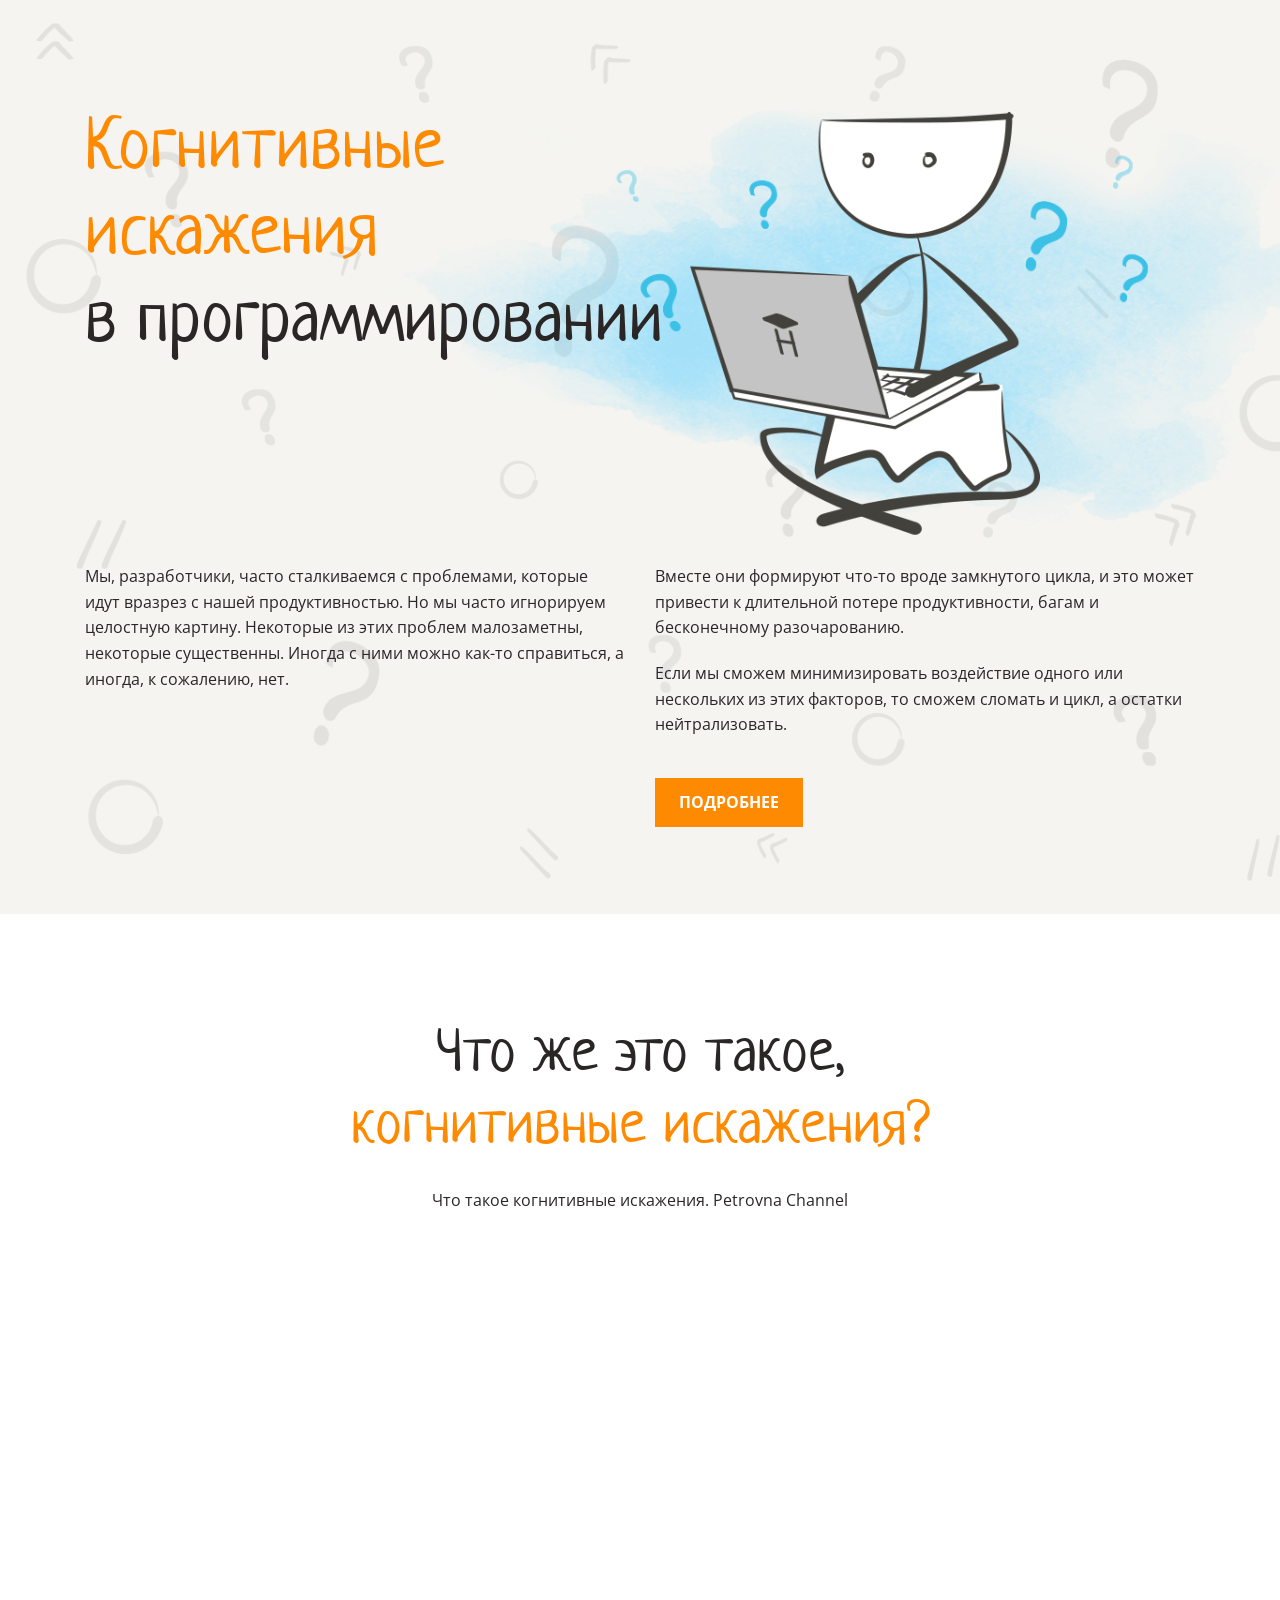
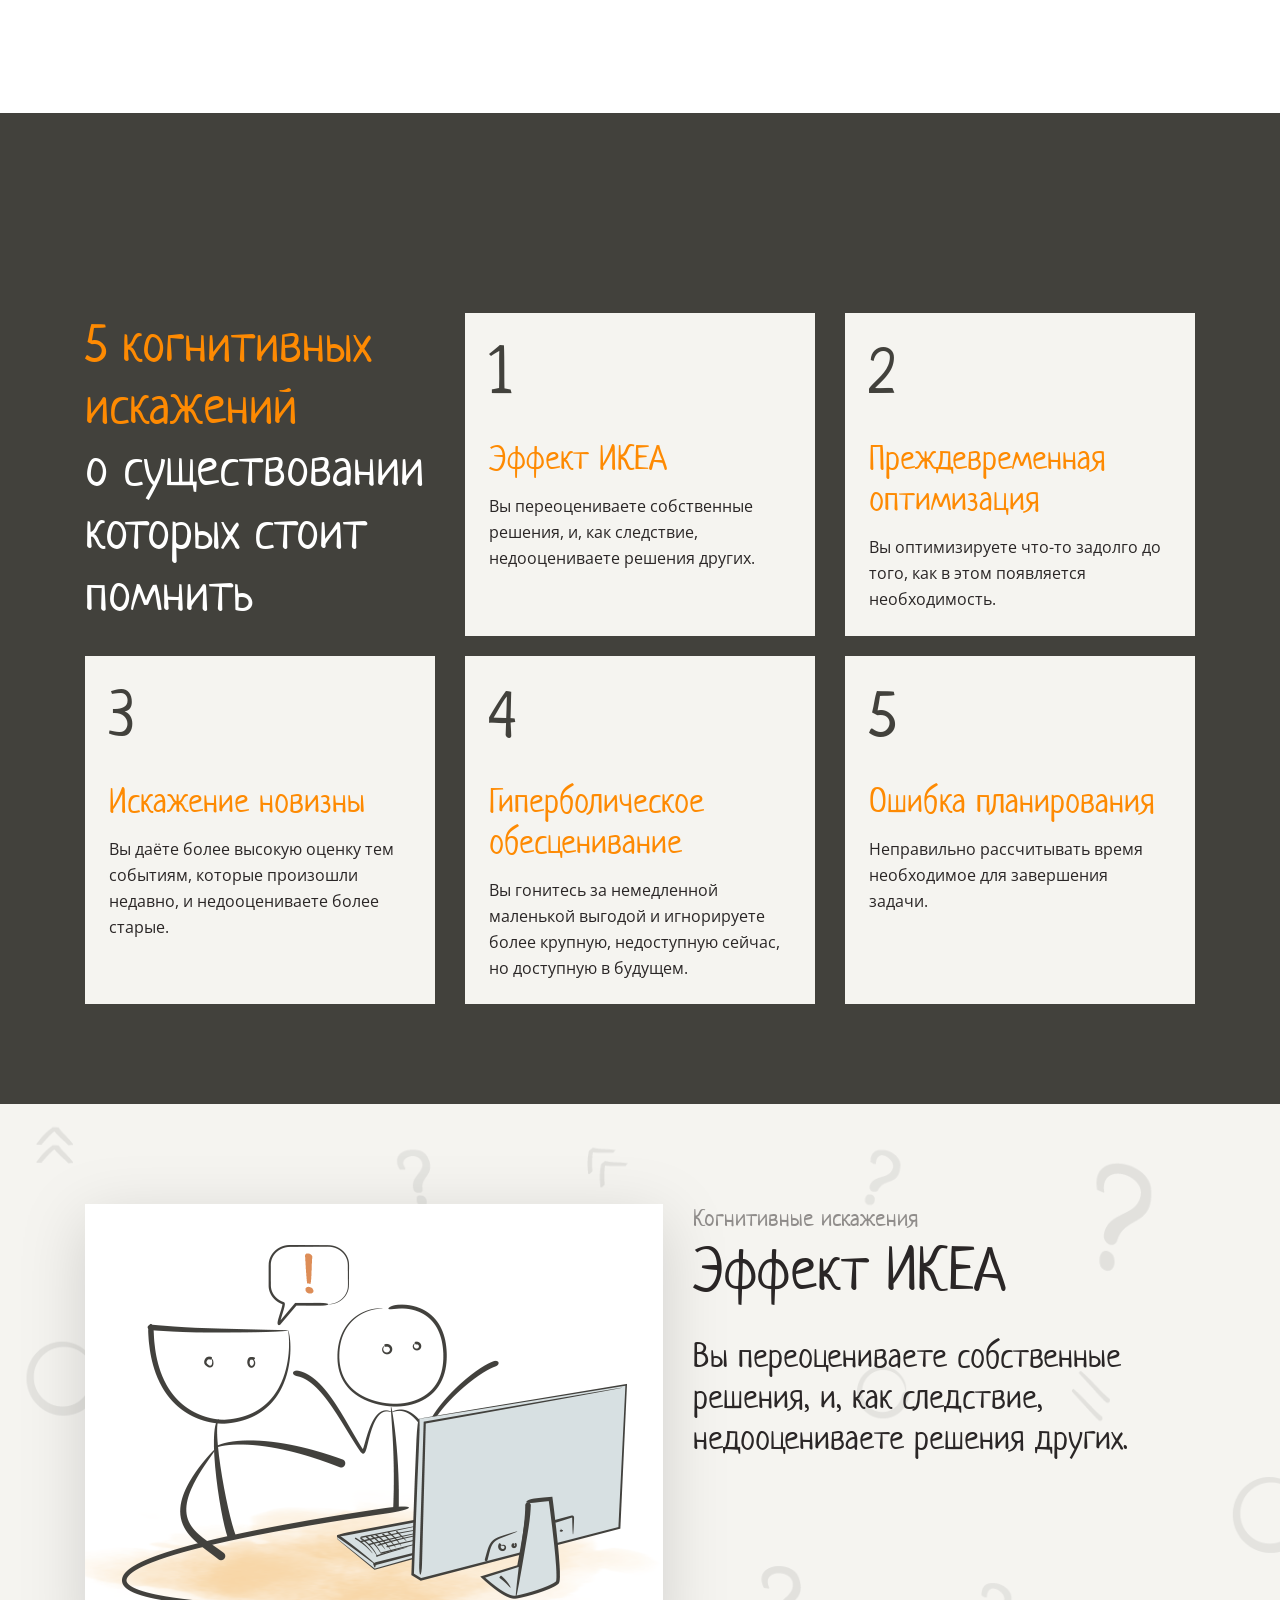
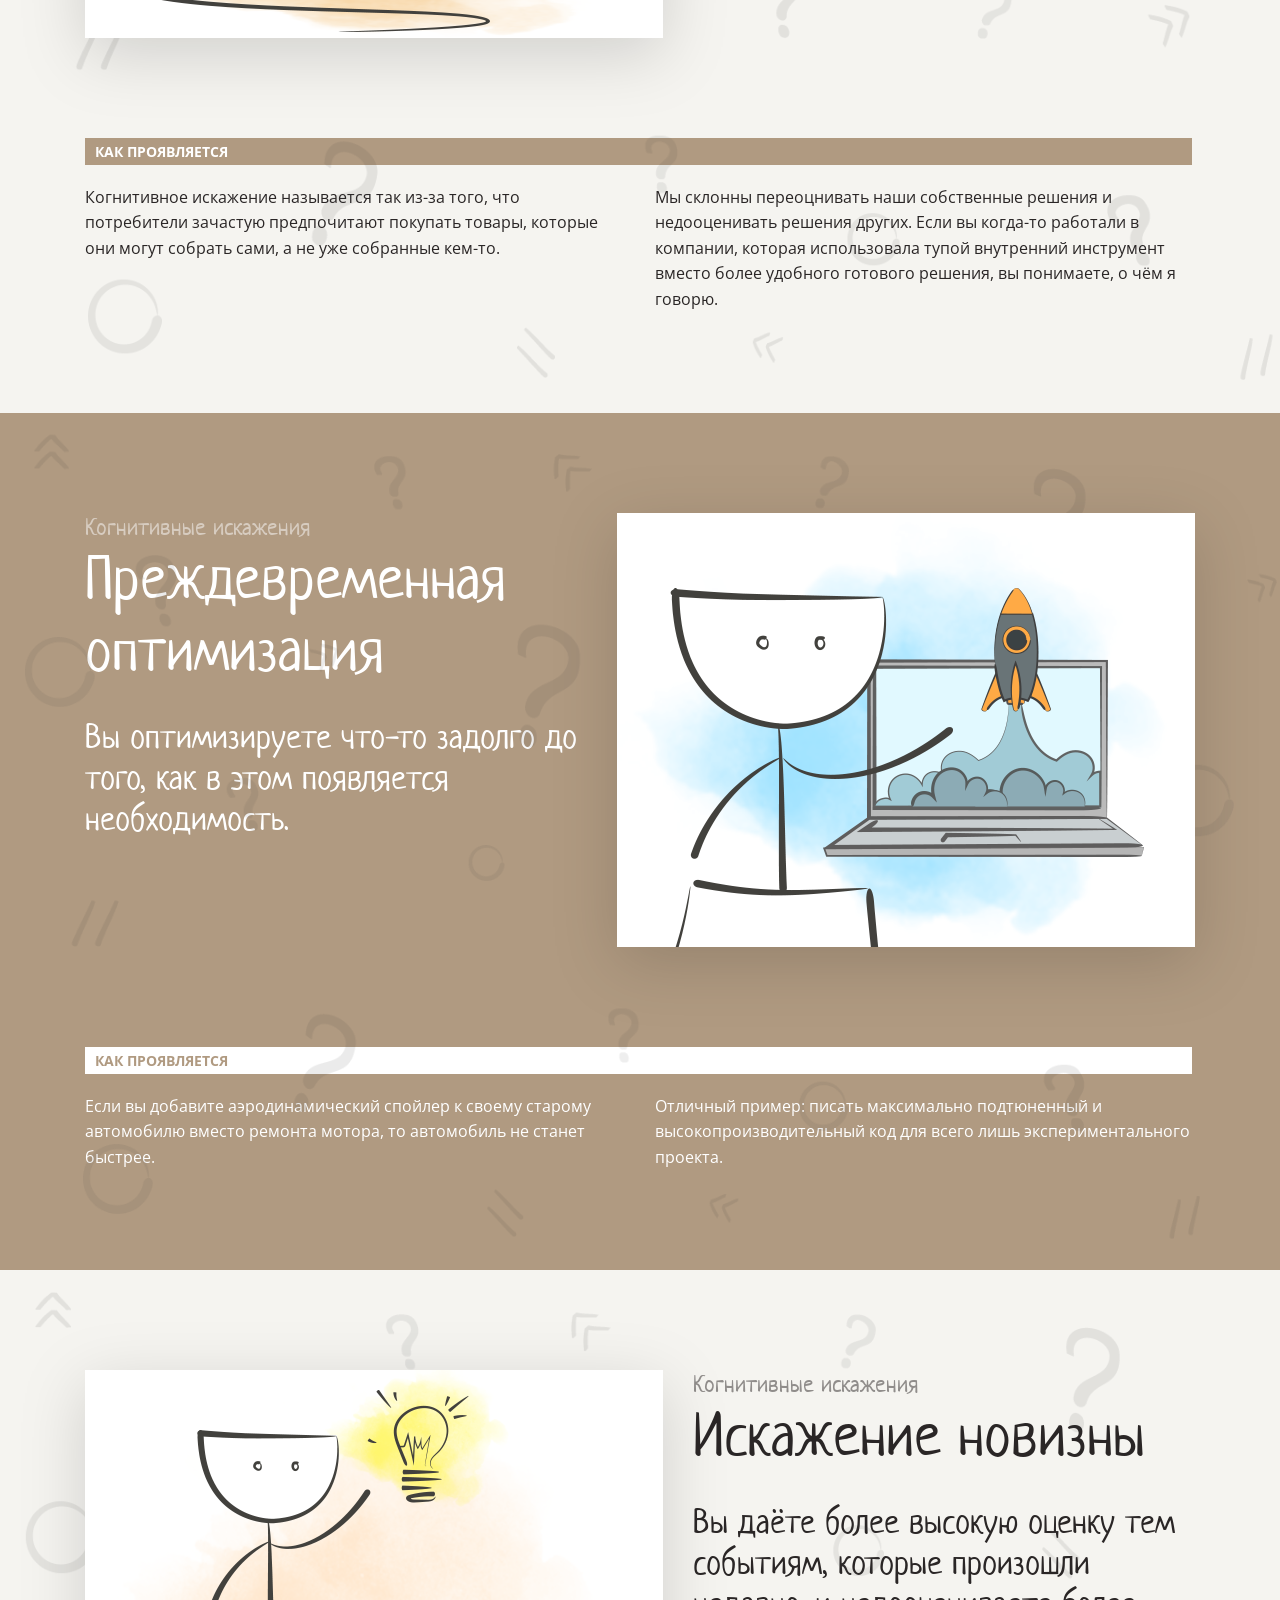
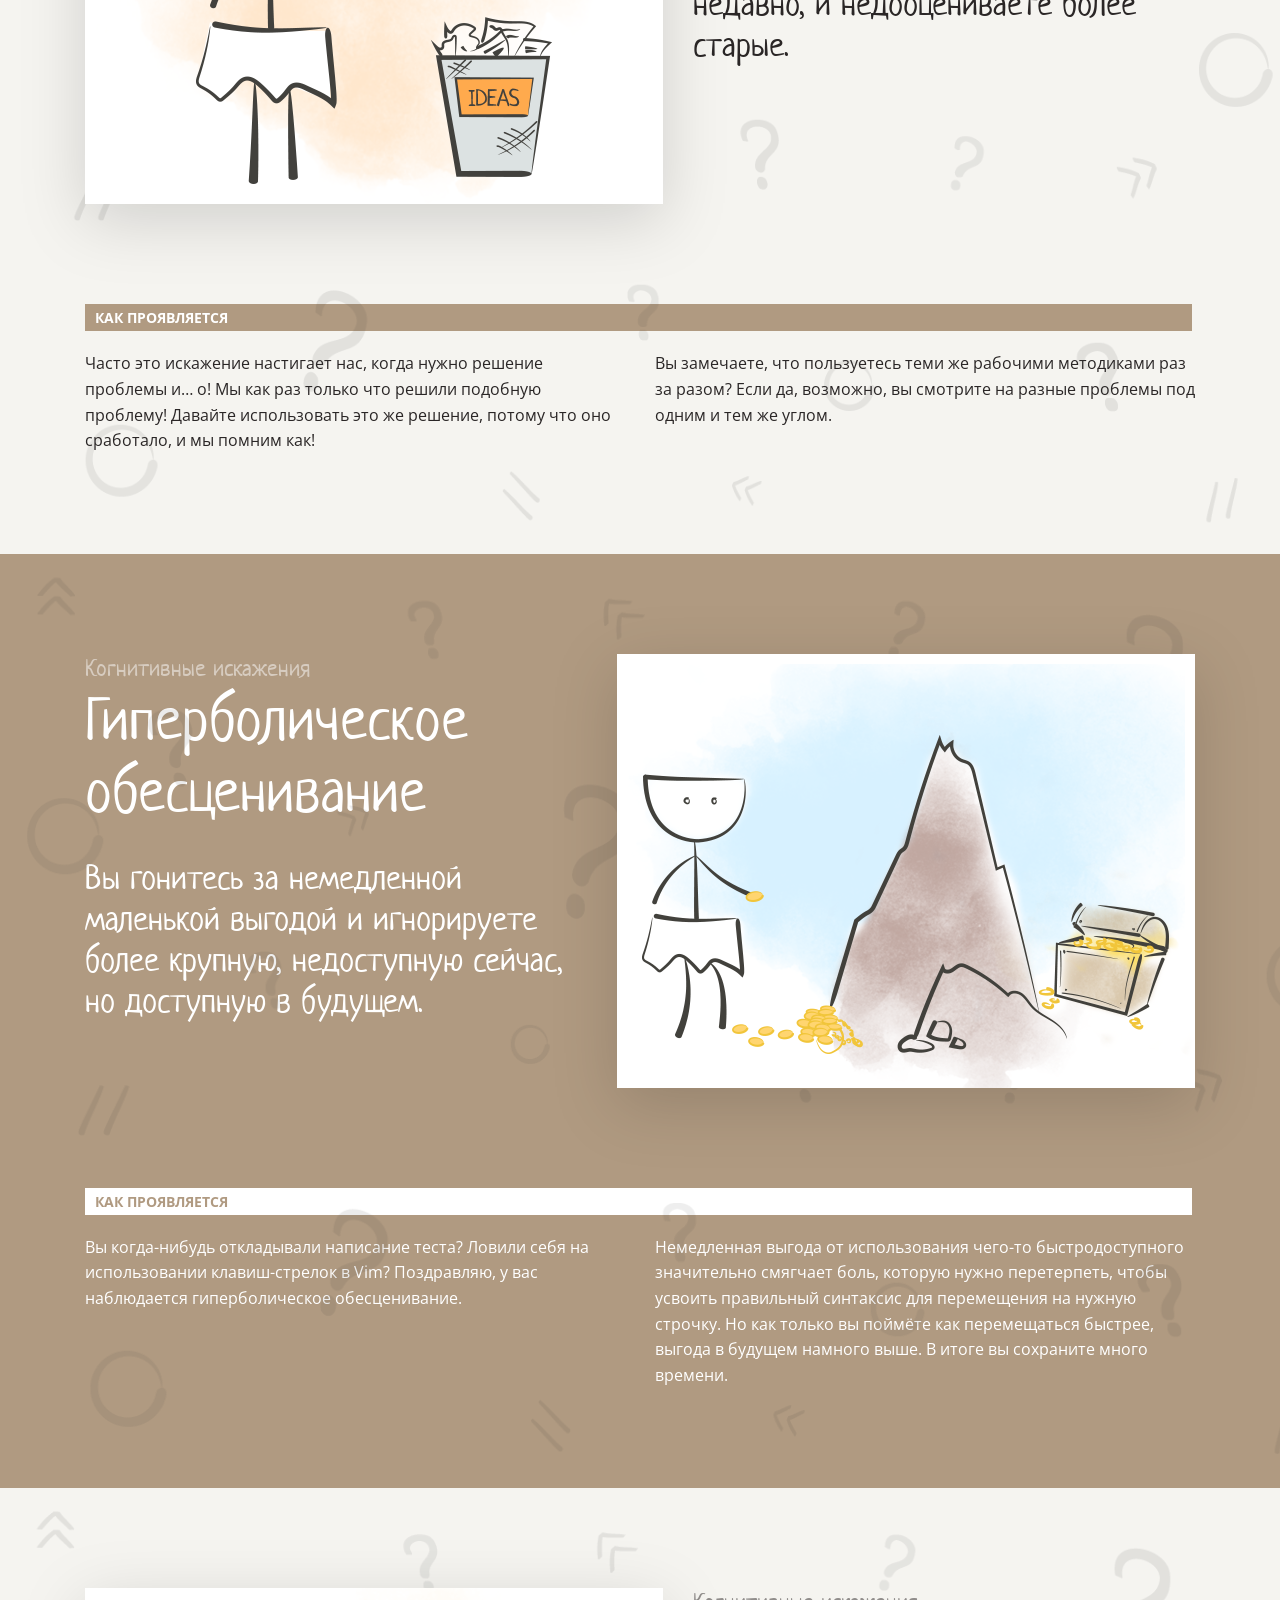
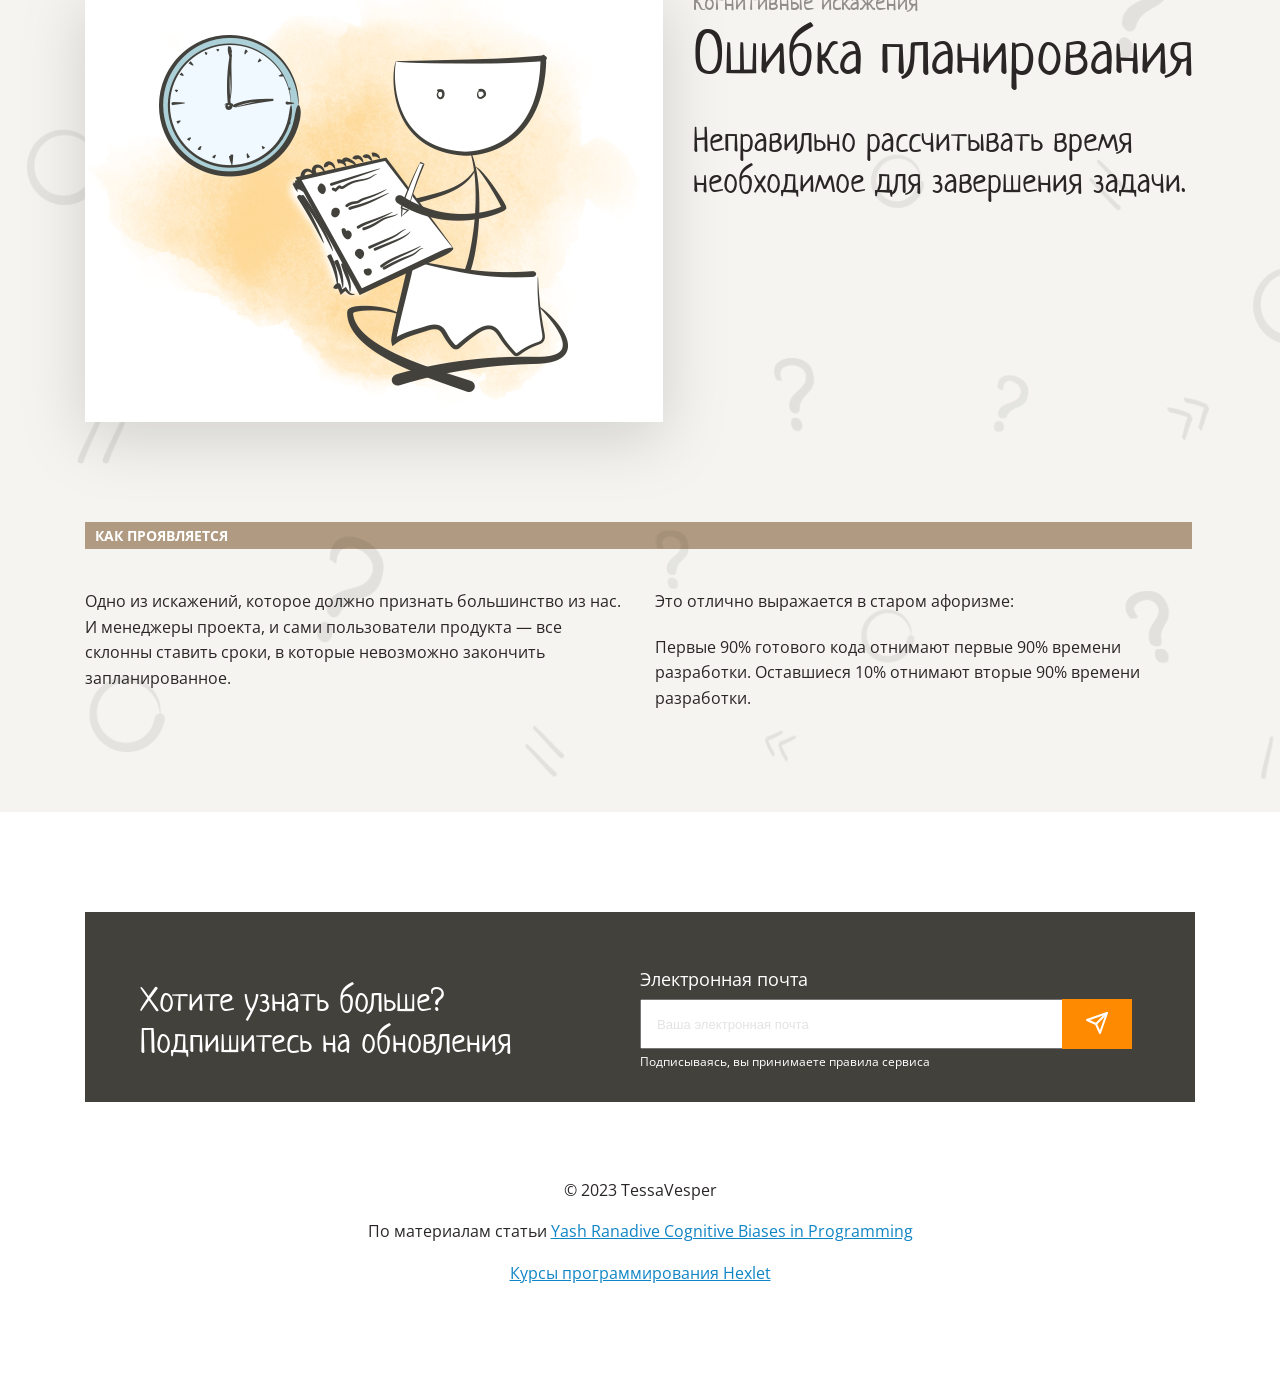
==== commit b69c16b5: "f" ====
--- a/src/index.html
+++ b/src/index.html
@@ -1,204 +1,197 @@
-<!DOCTYPE html>
-<html lang="ru">
-<head>
-    <meta charset="UTF-8">
-    <meta name="viewport" content="width=device-width, initial-scale=1.0">
-    <meta http-equiv="X-UA-Compatible" content="ie=edge">
-    <title>Проект Когнитивные искажения by sergey_ismagilov</title>
-    <link rel="stylesheet" href="styles/style.css">
-</head>
-<body>
-    <header class="relative bg-brown-10 before-absolute before-w-full before-h-full before-bg-url-background before-bg-no-repeat before-bg-cover before-opacity-10 before-content overflow-hidden">
-        <div class="max-w-1110 mx-auto relative py-100">
-            <img class="absolute top-55 right-n-270 h-525" src="./images/main.png" alt="">
-            <h1 class="relative color-orange">Когнитивные<br>искажения<br><span class="color-main">в программировании</span></h1>
-            <div class="columns-2 gap-x-30 mt-200">
-                <p>Мы, разработчики, часто сталкиваемся с проблемами, которые идут вразрез с нашей продуктивностью. Но мы часто игнорируем целостную картину. Некоторые из этих проблем малозаметны, некоторые существенны. Иногда с ними можно как-то справиться, а иногда, к сожалению, нет.</p>
-                <div class="break-inside-avoid">
-                    <p>Вместе они формируют что-то вроде замкнутого цикла, и это может привести к длительной потере продуктивности, багам и бесконечному разочарованию.</p>
-                    <p class="mt-15">Если мы сможем минимизировать воздействие одного или нескольких из этих факторов, то сможем сломать и цикл, а остатки нейтрализовать.</p>
-                    <a class="color-current decoration-none inline-block mt-40 py-12 px-24 color-white weight-700 uppercase bg-orange hover-bg-orange-h" href="#navigation">подробнее</a>
-                </div>
-            </div>
-        </div>
-    </header>
-    <main>
-        <section class="pt-100 mb-n-100 text-center">
-            <h2 class="color-orange"><span class="color-main">Что же это такое,</span><br>когнитивные искажения?</h2>
-            <p class="my-30">Что такое когнитивные искажения. Petrovna Channel</p>
-            <iframe class="relative z-index-1 drop-shadow" width="919" height="569" src="https://www.youtube.com/embed/jie9AizBqss" frameborder="0" allowfullscreen></iframe>
-        </section>
-        <nav id="navigation" class="bg-dark">
-            <div class="max-w-1110 mx-auto relative pt-200 pb-100 flex flex-wrap gap-y-20 gap-x-30">
-                <div class="w-350">
-                    <h2 class="text-52 color-orange">
-                        5 когнитивных искажений<br>
-                        <span class="color-white">о существовании которых стоит помнить</span>
-                    </h2>
-                </div>
-                <a class="color-current decoration-none relative block w-302 p-24 bg-light hover-color-white hover-bg-orange hover-color-current" href="#ikea-effect">
-                    <p class="text-64 font-neucha leading-100 pb-40">1</p>
-                    <h3 class="color-orange">Эффект ИКЕА</h3>
-                    <p class="mt-12">Вы переоцениваете собственные решения, и, как следствие, недооцениваете решения других.</p>
-                </a>
-                <a class="color-current decoration-none relative block w-302 p-24 bg-light hover-color-white hover-bg-orange hover-color-current" href="#premature-optimization">
-                    <p class="text-64 font-neucha leading-100 pb-40">2</p>
-                    <h3 class="color-orange">Преждевременная оптимизация</h3>
-                    <p class="mt-12">Вы оптимизируете что-то задолго до того, как в этом появляется необходимость.</p>
-                </a>
-                <a class="color-current decoration-none relative block w-302 p-24 bg-light hover-color-white hover-bg-orange hover-color-current" href="#distortion-of-novelty">
-                    <p class="text-64 font-neucha leading-100 pb-40">3</p>
-                    <h3 class="color-orange">Искажение новизны</h3>
-                    <p class="mt-12">Вы даёте более высокую оценку тем событиям, которые произошли недавно, и недооцениваете более старые.</p>
-                </a>
-                <a class="color-current decoration-none relative block w-302 p-24 bg-light hover-color-white hover-bg-orange hover-color-current" href="#hyperbolic-depreciation">
-                    <p class="text-64 font-neucha leading-100 pb-40">4</p>
-                    <h3 class="color-orange">Гиперболическое обесценивание</h3>
-                    <p class="mt-12">Вы гонитесь за немедленной маленькой выгодой и игнорируете более крупную, недоступную сейчас, но доступную в будущем.</p>
-                </a>
-                <a class="color-current decoration-none relative block w-302 p-24 bg-light hover-color-white hover-bg-orange hover-color-current" href="#errors-in-planning">
-                    <p class="text-64 font-neucha leading-100 pb-40">5</p>
-                    <h3 class="color-orange">Ошибка планирования</h3>
-                    <p class="mt-12">Неправильно рассчитывать время необходимое для завершения задачи.</p>
-                </a>
-            </div>
-        </nav>
-        <section id="ikea-effect" class="relative bg-brown-10 before-absolute before-w-full before-h-full before-bg-url-background before-bg-no-repeat before-bg-cover before-opacity-10 before-content">
-            <div class="relative max-w-1110 mx-auto py-100">
-                <div class="flex columns-2 gap-x-30">
-                    <div>
-                        <img class="align-middle drop-shadow" src="./images/1.png" alt="">
-                    </div>
-                    <div>
-                        <p class="font-neucha text-24 leading-120 color-semi-dark">Когнитивные искажения</p>
-                        <h2>Эффект ИКЕА</h2>
-                        <p class="font-neucha text-34 leading-120 my-30">Вы переоцениваете собственные решения, и, как следствие, недооцениваете решения других.</p>
-                    </div>
-                </div>
-                <div class="bg-brown mt-100 mb-20">
-                    <h4 class="color-white py-5 px-10">Как проявляется</h4>
-                </div>
-                <div class="columns-2 gap-x-30">
-                    <p>Когнитивное искажение называется так из-за того, что потребители зачастую предпочитают покупать товары, которые они могут собрать сами, а не уже собранные кем-то.</p>
-                    <div class="break-inside-avoid">
-                        <p>Мы склонны переоцнивать наши собственные решения и недооценивать решения других. Если вы когда-то работали в компании, которая использовала тупой внутренний инструмент вместо более удобного готового решения, вы понимаете, о чём я говорю.</p>
-                    </div>
-                </div>
-            </div>
-        </section>
-        <section id="premature-optimization" class="relative bg-brown before-absolute before-w-full before-h-full before-bg-url-background before-bg-no-repeat before-bg-cover before-opacity-10 before-content color-white">
-                <div class="relative max-w-1110 mx-auto py-100">
-                    <div class="flex columns-2 gap-x-30">
-                        <div>
-                            <p class="font-neucha text-24 leading-120 color-semi-white">Когнитивные искажения</p>
-                            <h2>Преждевременная оптимизация</h2>
-                            <p class="font-neucha text-34 leading-120 my-30">Вы оптимизируете что-то задолго до того, как в этом появляется необходимость.</p>
-                        </div>
-                        <div>
-                            <img class="align-middle drop-shadow" src="./images/2.png" alt="">
-                        </div>
-                    </div>
-                    <div class="bg-white mt-100 mb-20">
-                        <h4 class="color-brown py-5 px-10">Как проявляется</h4>
-                    </div>
-                    <div class="columns-2 gap-x-30">
-                        <p>Если вы добавите аэродинамический спойлер к своему старому автомобилю вместо ремонта мотора, то автомобиль не станет быстрее.</p>
-                        <div class="break-inside-avoid">
-                            <p>Отличный пример: писать максимально подтюненный и высокопроизводительный код для всего лишь экспериментального проекта.</p>
-                        </div>
-                    </div>
-                </div>
-        </section>
-        <section id="distortion-of-novelty" class="relative bg-brown-10 before-absolute before-w-full before-h-full before-bg-url-background before-bg-no-repeat before-bg-cover before-opacity-10 before-content">
-            <div class="relative max-w-1110 mx-auto py-100">
-                <div class="flex columns-2 gap-x-30">
-                    <div>
-                        <img class="align-middle drop-shadow" src="./images/3.png" alt="">
-                    </div>
-                    <div>
-                        <p class="font-neucha text-24 leading-120 color-semi-dark">Когнитивные искажения</p>
-                        <h2>Искажение новизны</h2>
-                        <p class="font-neucha text-34 leading-120 my-30">Вы даёте более высокую оценку тем событиям, которые произошли недавно, и недооцениваете более старые.</p>
-                    </div>
-                </div>
-                <div class="bg-brown mt-100 mb-20">
-                    <h4 class="color-white py-5 px-10">Как проявляется</h4>
-                </div>
-                <div class="columns-2 gap-x-30">
-                    <p>Часто это искажение настигает нас, когда нужно решение проблемы и… о! Мы как раз только что решили подобную проблему! Давайте использовать это же решение, потому что оно сработало, и мы помним как!</p>
-                    <div class="break-inside-avoid">
-                        <p>Вы замечаете, что пользуетесь теми же рабочими методиками раз за разом? Если да, возможно, вы смотрите на разные проблемы под одним и тем же углом.</p>
-                    </div>
-                </div>
-            </div>
-        </section>
-        <section id="hyperbolic-depreciation" class="relative bg-brown before-absolute before-w-full before-h-full before-bg-url-background before-bg-no-repeat before-bg-cover before-opacity-10 before-content color-white">
-                <div class="relative max-w-1110 mx-auto py-100">
-                    <div class="flex columns-2 gap-x-30">
-                        <div>
-                            <p class="font-neucha text-24 leading-120 color-semi-white">Когнитивные искажения</p>
-                            <h2>Гиперболическое обесценивание</h2>
-                            <p class="font-neucha text-34 leading-120 my-30">Вы гонитесь за немедленной маленькой выгодой и игнорируете более крупную, недоступную сейчас, но доступную в будущем.</p>
-                        </div>
-                        <div>
-                            <img class="align-middle drop-shadow" src="./images/4.png" alt="">
-                        </div>
-                    </div>
-                    <div class="bg-white mt-100 mb-20">
-                        <h4 class="color-brown py-5 px-10">Как проявляется</h4>
-                    </div>
-                    <div class="columns-2 gap-x-30">
-                        <p>Вы когда-нибудь откладывали написание теста? Ловили себя на использовании клавиш-стрелок в Vim? Поздравляю, у вас наблюдается гиперболическое обесценивание.</p>
-                        <div class="break-inside-avoid">
-                            <p>Немедленная выгода от использования чего-то быстродоступного значительно смягчает боль, которую нужно перетерпеть, чтобы усвоить правильный синтаксис для перемещения на нужную строчку. Но как только вы поймёте как перемещаться быстрее, выгода в будущем намного выше. В итоге вы сохраните много времени.</p>
-                        </div>
-                    </div>
-                </div>
-        </section>
-        <section id="errors-in-planning" class="relative bg-brown-10 before-absolute before-w-full before-h-full before-bg-url-background before-bg-no-repeat before-bg-cover before-opacity-10 before-content">
-            <div class="relative max-w-1110 mx-auto py-100">
-                <div class="flex columns-2 gap-x-30">
-                    <div>
-                        <img class="align-middle drop-shadow" src="./images/5.png" alt="">
-                    </div>
-                    <div>
-                        <p class="font-neucha text-24 leading-120 color-semi-dark">Когнитивные искажения</p>
-                        <h2>Ошибка планирования</h2>
-                        <p class="font-neucha text-34 leading-120 my-30">Неправильно рассчитывать время необходимое для завершения задачи.</p>
-                    </div>
-                </div>
-                <div class="bg-brown mt-100 mb-20">
-                    <h4 class="color-white py-5 px-10">Как проявляется</h4>
-                </div>
-                <div class="columns-2 gap-x-30">
-                    <p>Одно из искажений, которое должно признать большинство из нас. И менеджеры проекта, и сами пользователи продукта — все склонны ставить сроки, в которые невозможно закончить запланированное.</p>
-                    <div class="break-inside-avoid">
-                        <p>Это отлично выражается в старом афоризме:</p>
-                        <p class="mt-15">Первые 90% готового кода отнимают первые 90% времени разработки. Оставшиеся 10% отнимают вторые 90% времени разработки.</p>
-                    </div>
-                </div>
-            </div>
-        </section>
-    </main>
-    <footer>
-        <div class="max-w-1110 mx-auto py-100">
-            <div class="flex gap-x-90 bg-dark color-white">
-                <h3 class="m-55">Хотите узнать больше?<br>Подпишитесь на обновления</h3>
-                <div class="flex-grow-1 mr-55 flex flex-col justify-center">
-                    <label for="email" class="text-18 leading-160 mb-10">Электронная почта</label>
-                    <form class="flex">
-                        <input id="email" class="p-15 flex-grow-1 border-0" type="email" placeholder="Ваша электронная почта">
-                        <button class="w-70 h-50 pointer relative border-0 before-absolute before-top-0 before-left-0 before-w-full before-h-full before-bg-orange before-bg-url-send before-bg-no-repeat before-bg-center before-content hover-before-bg-orange-h"></button>
-                    </form>
-                    <p class="text-12">Подписываясь, вы принимаете <a class="color-white" href="#">правила сервиса</a></p>
-                </div>
-            </div>
-            <div class="mt-60 flex flex-col gap-y-14 py-14 text-center text-14">
-                <p>© 2022 Сергей Исмагилов</p>
-                <p>По материалам статьи <a href="https://medium.com/hackernoon/cognitive-biases-in-programming-5e937707c27b">Yash Ranadive Cognitive Biases in Programming</a></p>
-                <p><a href="https://ru.hexlet.io/">Курсы программирования Hexlet</a></p>
-            </div>
-        </div>
-    </footer>
-</body>
-</html>
+<!DOCTYPE html>
+<html lang="en">
+<head>
+    <meta charset="UTF-8">
+    <meta http-equiv="X-UA-Compatible" content="IE=edge">
+    <meta name="viewport" content="width=device-width, initial-scale=1.0">
+    <title>Когнитивные искажения @TessaVesper</title>
+    <link rel="stylesheet" href="styles/style.css">
+    <link rel="preconnect" href="https://fonts.googleapis.com">
+    <link rel="preconnect" href="https://fonts.gstatic.com" crossorigin>
+    <link href="https://fonts.googleapis.com/css2?family=Neucha&family=Open+Sans&display=swap" rel="stylesheet">
+</head>
+<body>
+    <header>
+      <div class="wrapper">
+        <div class="header">
+            <h1 class="header-title"><span class="colored">Когнитивные<br> искажения</span><br> в программировании</h1>
+            <img src="img/main.png" alt="Working on a laptop" class="header-img">
+        </div>
+        <div class="col-2 header-column">
+            <div class="text-column">           
+                <p class="description">Мы, разработчики, часто сталкиваемся с проблемами, которые идут вразрез с нашей продуктивностью. Но мы часто игнорируем целостную картину. Некоторые из этих проблем малозаметны, некоторые существенны. Иногда с ними можно как-то справиться, а иногда, к сожалению, нет.</p>
+            </div>
+            <div class="text-column">
+                <p class="description">Вместе они формируют что-то вроде замкнутого цикла, и это может привести к длительной потере продуктивности, багам и бесконечному разочарованию.<br></p>
+                <p class="description">Если мы сможем минимизировать воздействие одного или нескольких из этих факторов, то сможем сломать и цикл, а остатки нейтрализовать.</p>
+                <a href="#navigation" class="btn">Подробнее</a>
+            </div>
+        </div>
+      </div>  
+    </header>
+    <main>
+        <section class="about">
+            <div class="wrapper">
+                <h2 class="about-title">Что же это такое,<br> <span class="colored">когнитивные искажения?</span></h2>
+                <p>Что такое когнитивные искажения. Petrovna Channel</p>
+                <iframe class="video" width="919" height="569" src="https://www.youtube.com/embed/jie9AizBqss" frameborder="0" allowfullscreen></iframe>
+            </div>
+        </section>
+        <section class="navigation" id="navigation">
+            <div class="wrapper">
+                <div class="grid">
+                    <h3><span class="colored">5 когнитивных искажений<br></span>о существовании которых стоит помнить</h3>
+                    <div class="grid-item">
+                        <a href="#"><span></span></a>
+                        <p class="grid-id">1</p>
+                        <p class="grid-title">Эффект ИКЕА</p>
+                        <p class="grid-text">Вы переоцениваете собственные решения, и, как следствие, недооцениваете решения других.</p>
+                    </div>
+                    <div class="grid-item">
+                        <a href="#"><span></span></a>
+                        <p class="grid-id">2</p>
+                        <p class="grid-title">Преждевременная оптимизация</p>
+                        <p class="grid-text">Вы оптимизируете что-то задолго до того, как в этом появляется необходимость.</p>
+                    </div>
+                    <div class="grid-item">
+                        <a href="#"><span></span></a>
+                        <p class="grid-id">3</p>
+                        <p class="grid-title">Искажение новизны</p>
+                        <p class="grid-text">Вы даёте более высокую оценку тем событиям, которые произошли недавно, и недооцениваете более старые.</p>
+                    </div>
+                    <div class="grid-item">
+                        <a href="#"><span></span></a>
+                        <p class="grid-id">4</p>
+                        <p class="grid-title">Гиперболическое обесценивание</p>
+                        <p class="grid-text">Вы гонитесь за немедленной маленькой выгодой и игнорируете более крупную, недоступную сейчас, но доступную в будущем.</p>
+                    </div>
+                    <div class="grid-item">
+                        <a href="#"><span></span></a>
+                        <p class="grid-id">5</p>
+                        <p class="grid-title">Ошибка планирования</p>
+                        <p class="grid-text">Неправильно рассчитывать время необходимое для завершения задачи. +</p>
+                    </div>
+                </div>
+            </div>
+        </section>
+        <section class="light-colored" id="ikea-effect">
+            <div class="wrapper">
+                <div class="section-top">
+                    <img src="img/1.png" alt="Working">
+                    <div class="section-main">
+                        <p class="pre-title">Когнитивные искажения</p>
+                        <h2>Эффект ИКЕА</h2>
+                        <p class="section-description">Вы переоцениваете собственные решения, и, как следствие, недооцениваете решения других.</p>
+                    </div>
+                </div>
+                    <div class="section-reflection">
+                        <h4 class="reflection">Как проявляется</h4>
+                        <div class="col-2">
+                            <p class="description">Когнитивное искажение называется так из-за того, что потребители зачастую предпочитают покупать товары, которые они могут собрать сами, а не уже собранные кем-то.</p>
+                            <p class="description">Мы склонны переоцнивать наши собственные решения и недооценивать решения других. Если вы когда-то работали в компании, которая использовала тупой внутренний инструмент вместо более удобного готового решения, вы понимаете, о чём я говорю.</p>
+                        </div>
+                    </div>
+            </div>
+        </section>
+        <section class="dark-colored" id="premature-optimization">
+            <div class="wrapper">
+                <div class="section-top">
+                    <div class="section-main">
+                        <p class="pre-title dark-pre">Когнитивные искажения</p>
+                        <h2 class="dark">Преждевременная оптимизация</h2>
+                        <p class="section-description dark">Вы оптимизируете что-то задолго до того, как в этом появляется необходимость.</p>
+                    </div>
+                    <img class="dark-img" src="img/2.png" alt="Working">
+                </div>
+                    <div class="section-reflection">
+                        <h4 class="reflection dark-reflection">Как проявляется</h4>
+                        <div class="col-2">
+                            <p class="description dark">Если вы добавите аэродинамический спойлер к своему старому автомобилю вместо ремонта мотора, то автомобиль не станет быстрее.</p>
+                            <p class="description dark">Отличный пример: писать максимально подтюненный и высокопроизводительный код для всего лишь экспериментального проекта.</p>
+                        </div>
+                    </div>
+            </div>
+        </section>
+        <section class="light-colored" id="distortion-of-novelty">
+            <div class="wrapper">
+                <div class="section-top">
+                    <img src="img/3.png" alt="Working">
+                    <div class="section-main">
+                        <p class="pre-title">Когнитивные искажения</p>
+                        <h2>Искажение новизны</h2>
+                        <p class="section-description">Вы даёте более высокую оценку тем событиям, которые произошли недавно, и недооцениваете более старые.</p>
+                    </div>
+                </div>
+                    <div class="section-reflection">
+                        <h4 class="reflection">Как проявляется</h4>
+                        <div class="col-2">
+                            <p class="description">Часто это искажение настигает нас, когда нужно решение проблемы и… о! Мы как раз только что решили подобную проблему! Давайте использовать это же решение, потому что оно сработало, и мы помним как!</p>
+                            <p class="description">Вы замечаете, что пользуетесь теми же рабочими методиками раз за разом? Если да, возможно, вы смотрите на разные проблемы под одним и тем же углом.</p>
+                        </div>
+                    </div>
+            </div>
+        </section>
+        <section class="dark-colored" id="hyperbolic-depreciation">
+            <div class="wrapper">
+                <div class="section-top">
+                    <div class="section-main">
+                        <p class="pre-title dark-pre">Когнитивные искажения</p>
+                        <h2 class="dark">Гиперболическое обесценивание</h2>
+                        <p class="section-description dark">Вы гонитесь за немедленной маленькой выгодой и игнорируете более крупную, недоступную сейчас, но доступную в будущем.</p>
+                    </div>
+                    <img class="dark-img" src="img/4.png" alt="Working">
+                </div>
+                    <div class="section-reflection">
+                        <h4 class="reflection dark-reflection">Как проявляется</h4>
+                        <div class="col-2">
+                            <p class="description dark">Вы когда-нибудь откладывали написание теста? Ловили себя на использовании клавиш-стрелок в Vim? Поздравляю, у вас наблюдается гиперболическое обесценивание.</p>
+                            <p class="description dark">Немедленная выгода от использования чего-то быстродоступного значительно смягчает боль, которую нужно перетерпеть, чтобы усвоить правильный синтаксис для перемещения на нужную строчку. Но как только вы поймёте как перемещаться быстрее, выгода в будущем намного выше. В итоге вы сохраните много времени.</p>
+                        </div>
+                    </div>
+            </div>
+        </section>
+        <section class="light-colored" id="errors-in-planning">
+            <div class="wrapper">
+                <div class="section-top">
+                    <img src="img/5.png" alt="Working">
+                    <div class="section-main">
+                        <p class="pre-title">Когнитивные искажения</p>
+                        <h2>Ошибка планирования</h2>
+                        <p class="section-description">Неправильно рассчитывать время необходимое для завершения задачи.</p>
+                    </div>
+                </div>
+                    <div class="section-reflection">
+                        <h4 class="reflection">Как проявляется</h4>
+                        <div class="col-2">
+                            <div class="text-column error-text">
+                            <p class="description">Одно из искажений, которое должно признать большинство из нас. И менеджеры проекта, и сами пользователи продукта — все склонны ставить сроки, в которые невозможно закончить запланированное.</p>
+                            </div>
+                            <div class="text-column error-text">
+                                <p class="description">Это отлично выражается в старом афоризме:</p>
+                                <p class="description">Первые 90% готового кода отнимают первые 90% времени разработки. Оставшиеся 10% отнимают вторые 90% времени разработки.</p>
+                            </div>
+                        </div>
+                </div>
+            </div>
+        </section>
+    </main>
+    <footer>
+        <div class="wrapper">
+            <div class="footer-container">
+                <h3 class="footer-title">Хотите узнать больше?<br> Подпишитесь на обновления</h3>
+                <form action="#">
+                    <label for="email">Электронная почта</label>
+                    <input type="email" name="email" id="email" placeholder="Ваша электронная почта">
+                    <button class="footer-btn"></button>
+                    <p class="subscription">Подписываясь, вы принимаете правила сервиса</p>
+                </form>
+            </div>
+            <p class="copy">&copy; 2023 TessaVesper</p>
+            <p>По материалам статьи <a class="footer-article" href="https://medium.com/hackernoon/cognitive-biases-in-programming-5e937707c27b">Yash Ranadive Cognitive Biases in Programming</a></p>
+            <a class="footer-link" href="https://ru.hexlet.io">Курсы программирования Hexlet</a>     
+        </div>
+    </footer>
+
+</body>
+</html>
--- a/src/styles/style.css
+++ b/src/styles/style.css
@@ -1,476 +1,378 @@
-/* base */
-
-:root {
-  --white: #fff;
-  --semi-white: #d7ccc0;
-  --light: #f5f4f0;
-  --orange: #fe8a02;
-  --main-dark: #42413c;
-  --main-black: #2a2626;
-  --semi-dark: #908d8b;
-  --brown: #b09a81;
-  --blue: #1085c5;
-  --orange-h: #ea7600;
-  --brown-rgb: 176 154 129;
-}
-
-@font-face {
-  font-family: "Open Sans";
-  src: url("../fonts/OpenSans-VariableFont_wdth,wght.ttf");
-  font-display: swap;
-}
-
-@font-face {
-  font-family: Neucha;
-  src: url("../fonts/Neucha-Regular.ttf");
-  font-display: swap;
-}
-
-* {
-  margin: 0;
-}
-
-body {
-  color: var(--main-black);
-  font-size: 16px;
-  font-family: "Open Sans", sans-serif;
-  line-height: 26px;
-}
-
-h1,
-h2,
-h3 {
-  font-weight: 400;
-  font-family: Neucha, cursive;
-  line-height: 1.2em;
-}
-
-h1 {
-  font-size: 72px;
-}
-
-h2 {
-  font-size: 60px;
-}
-
-h3 {
-  font-size: 34px;
-}
-
-h4 {
-  font-weight: 700;
-  font-size: 14px;
-  line-height: 1.2em;
-  text-transform: uppercase;
-}
-
-/* utils */
-
-.relative {
-  position: relative;
-}
-
-.absolute {
-  position: absolute;
-}
-
-.before-absolute::before {
-  position: absolute;
-}
-
-.block {
-  display: block;
-}
-
-.inline-block {
-  display: inline-block;
-}
-
-.flex {
-  display: flex;
-}
-
-.flex-col {
-  flex-direction: column;
-}
-
-.flex-wrap {
-  flex-wrap: wrap;
-}
-
-.flex-grow-1 {
-  flex-grow: 1;
-}
-
-.justify-center {
-  justify-content: center;
-}
-
-.overflow-hidden {
-  overflow: hidden;
-}
-
-.break-inside-avoid {
-  break-inside: avoid;
-}
-
-.z-index-1 {
-  z-index: 1;
-}
-
-.columns-2 {
-  columns: 2;
-}
-
-.gap-y-14 {
-  row-gap: 14px;
-}
-
-.gap-y-20 {
-  row-gap: 20px;
-}
-
-.gap-y-55 {
-  row-gap: 55px;
-}
-
-.gap-x-30 {
-  column-gap: 30px;
-}
-
-.gap-x-90 {
-  column-gap: 90px;
-}
-
-.drop-shadow {
-  filter: drop-shadow(0 16px 32px rgba(0 0 0 / 15%));
-}
-
-.before-opacity-10::before {
-  opacity: 0.1;
-}
-
-.before-content::before {
-  content: "";
-}
-
-.color-current {
-  color: currentcolor;
-}
-
-.color-main {
-  color: var(--main-black);
-}
-
-.color-orange {
-  color: var(--orange);
-}
-
-.color-white {
-  color: var(--white);
-}
-
-.color-brown {
-  color: var(--brown);
-}
-
-.color-semi-dark {
-  color: var(--semi-dark);
-}
-
-.color-semi-white {
-  color: var(--semi-white);
-}
-
-.hover-color-current:hover h3 {
-  color: currentcolor;
-}
-
-.hover-color-white:hover {
-  color: var(--white);
-}
-
-.bg-brown {
-  background-color: var(--brown);
-}
-
-.bg-brown-10 {
-  background-color: rgba(var(--brown-rgb) / 10%);
-}
-
-.bg-dark {
-  background-color: var(--main-dark);
-}
-
-.bg-white {
-  background-color: var(--white);
-}
-
-.bg-orange {
-  background-color: var(--orange);
-}
-
-.bg-light {
-  background-color: var(--light);
-}
-
-.hover-bg-orange:hover {
-  background-color: var(--orange);
-}
-
-.hover-bg-orange-h:hover {
-  background-color: var(--orange-h);
-}
-
-.before-bg-orange::before {
-  background-color: var(--orange);
-}
-
-.hover-before-bg-orange-h:hover::before {
-  background-color: var(--orange-h);
-}
-
-.before-bg-url-background::before {
-  background-image: url("../images/background.png");
-}
-
-.before-bg-url-send::before {
-  background-image: url("../images/send.svg");
-}
-
-.before-bg-no-repeat::before {
-  background-repeat: no-repeat;
-}
-
-.before-bg-center::before {
-  background-position: center;
-}
-
-.before-bg-cover::before {
-  background-size: cover;
-}
-
-.mt-12 {
-  margin-top: 12px;
-}
-
-.mt-15 {
-  margin-top: 15px;
-}
-
-.mt-40 {
-  margin-top: 40px;
-}
-
-.mt-60 {
-  margin-top: 60px;
-}
-
-.mt-100 {
-  margin-top: 100px;
-}
-
-.mt-200 {
-  margin-top: 200px;
-}
-
-.mr-55 {
-  margin-right: 55px;
-}
-
-.mb-n-100 {
-  margin-bottom: -100px;
-}
-
-.mb-10 {
-  margin-bottom: 10px;
-}
-
-.mb-20 {
-  margin-bottom: 20px;
-}
-
-.mx-auto {
-  margin: 0 auto;
-}
-
-.my-30 {
-  margin: 30px 0;
-}
-
-.m-55 {
-  margin: 55px;
-}
-
-.pt-100 {
-  padding-top: 100px;
-}
-
-.pt-200 {
-  padding-top: 200px;
-}
-
-.pb-40 {
-  padding-bottom: 40px;
-}
-
-.pb-100 {
-  padding-bottom: 100px;
-}
-
-.px-10 {
-  padding-right: 10px;
-  padding-left: 10px;
-}
-
-.px-24 {
-  padding-right: 24px;
-  padding-left: 24px;
-}
-
-.py-5 {
-  padding-top: 5px;
-  padding-bottom: 5px;
-}
-
-.py-12 {
-  padding-top: 12px;
-  padding-bottom: 12px;
-}
-
-.py-14 {
-  padding-top: 14px;
-  padding-bottom: 14px;
-}
-
-.py-100 {
-  padding: 100px 0;
-}
-
-.p-15 {
-  padding: 15px;
-}
-
-.p-24 {
-  padding: 24px;
-}
-
-.border-0 {
-  border: 0;
-}
-
-.top-55 {
-  top: 55px;
-}
-
-.before-top-0::before {
-  top: 0;
-}
-
-.right-n-270 {
-  right: -270px;
-}
-
-.before-left-0::before {
-  left: 0;
-}
-
-.max-w-1110 {
-  max-width: 1110px;
-}
-
-.w-70 {
-  width: 70px;
-}
-
-.w-302 {
-  width: 302px;
-}
-
-.w-350 {
-  width: 350px;
-}
-
-.before-w-full::before {
-  width: 100%;
-}
-
-.h-50 {
-  height: 50px;
-}
-
-.h-525 {
-  height: 525px;
-}
-
-.before-h-full::before {
-  height: 100%;
-}
-
-.align-middle {
-  vertical-align: middle;
-}
-
-.text-center {
-  text-align: center;
-}
-
-.font-neucha {
-  font-family: Neucha, cursive;
-}
-
-.weight-700 {
-  font-weight: 700;
-}
-
-.text-12 {
-  font-size: 12px;
-}
-
-.text-14 {
-  font-size: 14px;
-}
-
-.text-18 {
-  font-size: 18px;
-}
-
-.text-24 {
-  font-size: 24px;
-}
-
-.text-34 {
-  font-size: 34px;
-}
-
-.text-52 {
-  font-size: 52px;
-}
-
-.text-64 {
-  font-size: 64px;
-}
-
-.leading-100 {
-  line-height: 1;
-}
-
-.leading-120 {
-  line-height: 1.2em;
-}
-
-.leading-160 {
-  line-height: 1.6em;
-}
-
-.uppercase {
-  text-transform: uppercase;
-}
-
-.decoration-none {
-  text-decoration: none;
-}
-
-.pointer {
-  cursor: pointer;
-}
+:root {
+  --white: #fff;
+  --white-transparent: #d7ccc0;
+  --light: #f5f4f0;
+  --main: #fe8a02;
+  --main-dark: #42413c;
+  --dark: #2a2626;
+  --dark-transparent: #908d8b;
+  --brown: #b09a81;
+  --blue: #1085c5;
+  --hover: #ea7600;
+}
+
+* {
+  margin: 0;
+  padding: 0;
+  box-sizing: border-box;
+}
+
+body {
+  font-family: "Open Sans", sans-serif;
+  font-size: 16px;
+  line-height: 1.6em;
+  color: var(--dark);
+}
+
+h1,
+h2,
+h3,
+h4 {
+  font-weight: 400;
+  line-height: 1.2em;
+  font-family: Neucha, cursive;
+}
+
+h1 {
+  font-size: 72px;
+  font-weight: 400;
+}
+
+h2 {
+  font-size: 60px;
+}
+
+h3 {
+  font-size: 34px;
+}
+
+.wrapper {
+  max-width: 1110px;
+  margin: 0 auto;
+  padding-top: 100px;
+  padding-bottom: 100px;
+}
+
+.header-title {
+  z-index: 2;
+}
+
+header::before {
+  content: "";
+  background-image: url("../img/background.png");
+  background-repeat: no-repeat;
+  background-size: cover;
+  width: 100%;
+  height: 100%;
+  opacity: 0.1;
+  position: absolute;
+  z-index: -1;
+}
+
+.header {
+  position: relative;
+  display: flex;
+}
+
+header {
+  background-color: var(--light);
+  height: 914px;
+  position: relative;
+  z-index: 1;
+}
+
+.colored {
+  color: var(--main);
+}
+
+.header-img {
+  position: absolute;
+  height: 525px;
+  width: auto;
+  top: -50px;
+  left: 292px;
+}
+
+.col-2 {
+  display: grid;
+  grid-template-columns: repeat(2, 1fr);
+  gap: 30px;
+}
+
+.header-column {
+  margin-top: 185px;
+}
+
+.btn:link,
+.btn:visited {
+  background-color: var(--main);
+  font-weight: 700;
+  text-transform: uppercase;
+  color: var(--white);
+  text-decoration: none;
+  display: inline-block;
+  padding: 12px 24px;
+  cursor: pointer;
+}
+
+.btn:hover,
+.btn:active {
+  background-color: var(--hover);
+}
+
+.text-column .btn {
+  margin-top: 40px;
+}
+
+footer .wrapper {
+  display: flex;
+  flex-direction: column;
+  align-items: center;
+}
+
+.about .wrapper {
+  display: flex;
+  flex-direction: column;
+  align-items: center;
+}
+
+.about-title {
+  display: block;
+  text-align: center;
+  margin-bottom: 30px;
+}
+
+.video {
+  filter: drop-shadow(0 16px 32px rgba(0 0 0 / 15%));
+  margin-top: 30px;
+  margin-bottom: -200px;
+}
+
+.navigation {
+  background-color: var(--main-dark);
+  padding-top: 100px;
+}
+
+.grid {
+  display: grid;
+  grid-template-columns: repeat(3, 350px);
+  grid-template-rows: 323px 348px;
+  row-gap: 20px;
+  column-gap: 30px;
+}
+
+.grid h3 {
+  font-size: 52px;
+  line-height: 62.4px;
+  font-weight: 400;
+  color: var(--white);
+}
+
+.grid-item {
+  background-color: var(--light);
+  display: flex;
+  flex-direction: column;
+  padding: 24px;
+  transition: all 0.5s;
+}
+
+.grid-id {
+  font: 64px/70.5px Neucha, sans-serif;
+  font-weight: 400;
+  color: var(--main-dark);
+}
+
+.grid-title {
+  font: 34px/41px Neucha, sans-serif;
+  color: var(--main);
+  padding: 30px 0 15px;
+}
+
+.grid-text {
+  font: 16px/26px "Open Sans", sans-serif;
+  color: var(--dark);
+}
+
+.grid-item a {
+  position: absolute;
+  height: 100%;
+}
+
+.grid-item:hover,
+.grid-item:active {
+  color: var(--white);
+  background-color: var(--main);
+}
+
+.grid-item:hover .grid-id {
+  color: var(--white);
+}
+
+.grid-item:hover .grid-title {
+  color: var(--white);
+}
+
+.grid-item:hover .grid-text {
+  color: var(--white);
+}
+
+.light-colored::before,
+.dark-colored::before {
+  content: "";
+  background-image: url("../img/background.png");
+  background-repeat: no-repeat;
+  background-size: cover;
+  width: 100%;
+  height: 100%;
+  opacity: 0.1;
+  position: absolute;
+}
+
+.light-colored,
+.dark-colored {
+  position: relative;
+}
+
+.light-colored {
+  background-color: var(--light);
+}
+
+.dark-colored {
+  background-color: var(--brown);
+}
+
+.section-top {
+  display: flex;
+  gap: 30px;
+}
+
+.section-top img {
+  filter: drop-shadow(0 16px 32px rgb(0 0 0 / 15%));
+}
+
+.section-main {
+  display: flex;
+  flex-direction: column;
+}
+
+.pre-title {
+  font: 24px/29px Neucha, sans-serif;
+  color: var(--dark-transparent);
+}
+
+.section-description {
+  font: 34px/41px Neucha, sans-serif;
+  color: var(--dark);
+  padding-top: 30px;
+}
+
+.reflection {
+  font: 14px/17px "Open Sans", sans-serif;
+  color: var(--white);
+  font-weight: 700;
+  background-color: var(--brown);
+  text-transform: uppercase;
+  display: inline-block;
+  margin-top: 100px;
+  padding: 5px 964px 5px 10px;
+}
+
+.col-2 .description {
+  padding-top: 20px;
+}
+
+.dark-img {
+  filter: drop-shadow(0 16px 32px rgb(0 0 0 / 15%));
+}
+
+.dark {
+  color: var(--white);
+}
+
+.dark-pre {
+  color: var(--white-transparent);
+}
+
+.dark-reflection {
+  color: var(--brown);
+  background-color: var(--white);
+}
+
+.error-text {
+  margin-top: 0;
+  padding-top: 20px;
+}
+
+.footer-container {
+  background-color: var(--main-dark);
+  color: var(--white);
+  display: grid;
+  grid-template-columns: 1fr 1fr;
+  justify-content: space-between;
+  align-items: center;
+  padding: 55px;
+  width: 1110px;
+  height: 190px;
+}
+
+.footer-title {
+  font-weight: 400;
+  font-size: 34px;
+  font-family: Neucha, sans-serif;
+  line-height: 40.8px;
+}
+
+label {
+  font-size: 18px;
+}
+
+.subscription {
+  font-size: 12px;
+}
+
+input {
+  height: 50px;
+  width: 423px;
+}
+
+input::placeholder {
+  padding: 15px;
+  color: #757575;
+  font-size: 13.1px;
+  line-height: 20.96px;
+  opacity: 0.2;
+}
+
+.footer-btn {
+  width: 70px;
+  height: 50px;
+  background-color: var(--main);
+  border: none;
+  transform: translate(-5px, 6px);
+  transition: all 0.2s;
+}
+
+.footer-btn::before {
+  display: flex;
+  align-items: center;
+  justify-content: center;
+  content: url('data:image/svg+xml;charset=utf-8,<svg width="24" height="24" viewBox="0 0 24 24" fill="none" xmlns="http://www.w3.org/2000/svg"><path d="M22 2L11 13" stroke="white" stroke-width="2" stroke-linecap="round" stroke-linejoin="round"/><path d="M22 2L15 22L11 13L2 9L22 2Z" stroke="white" stroke-width="2" stroke-linecap="round" stroke-linejoin="round"/></svg>');
+}
+
+.footer-btn:hover {
+  background-color: var(--hover);
+}
+
+.copy {
+  margin-top: 76px;
+  margin-bottom: 16px;
+}
+
+.footer-link {
+  margin-top: 16px;
+  color: var(--blue);
+}
+
+.footer-article {
+  color: var(--blue);
+}
